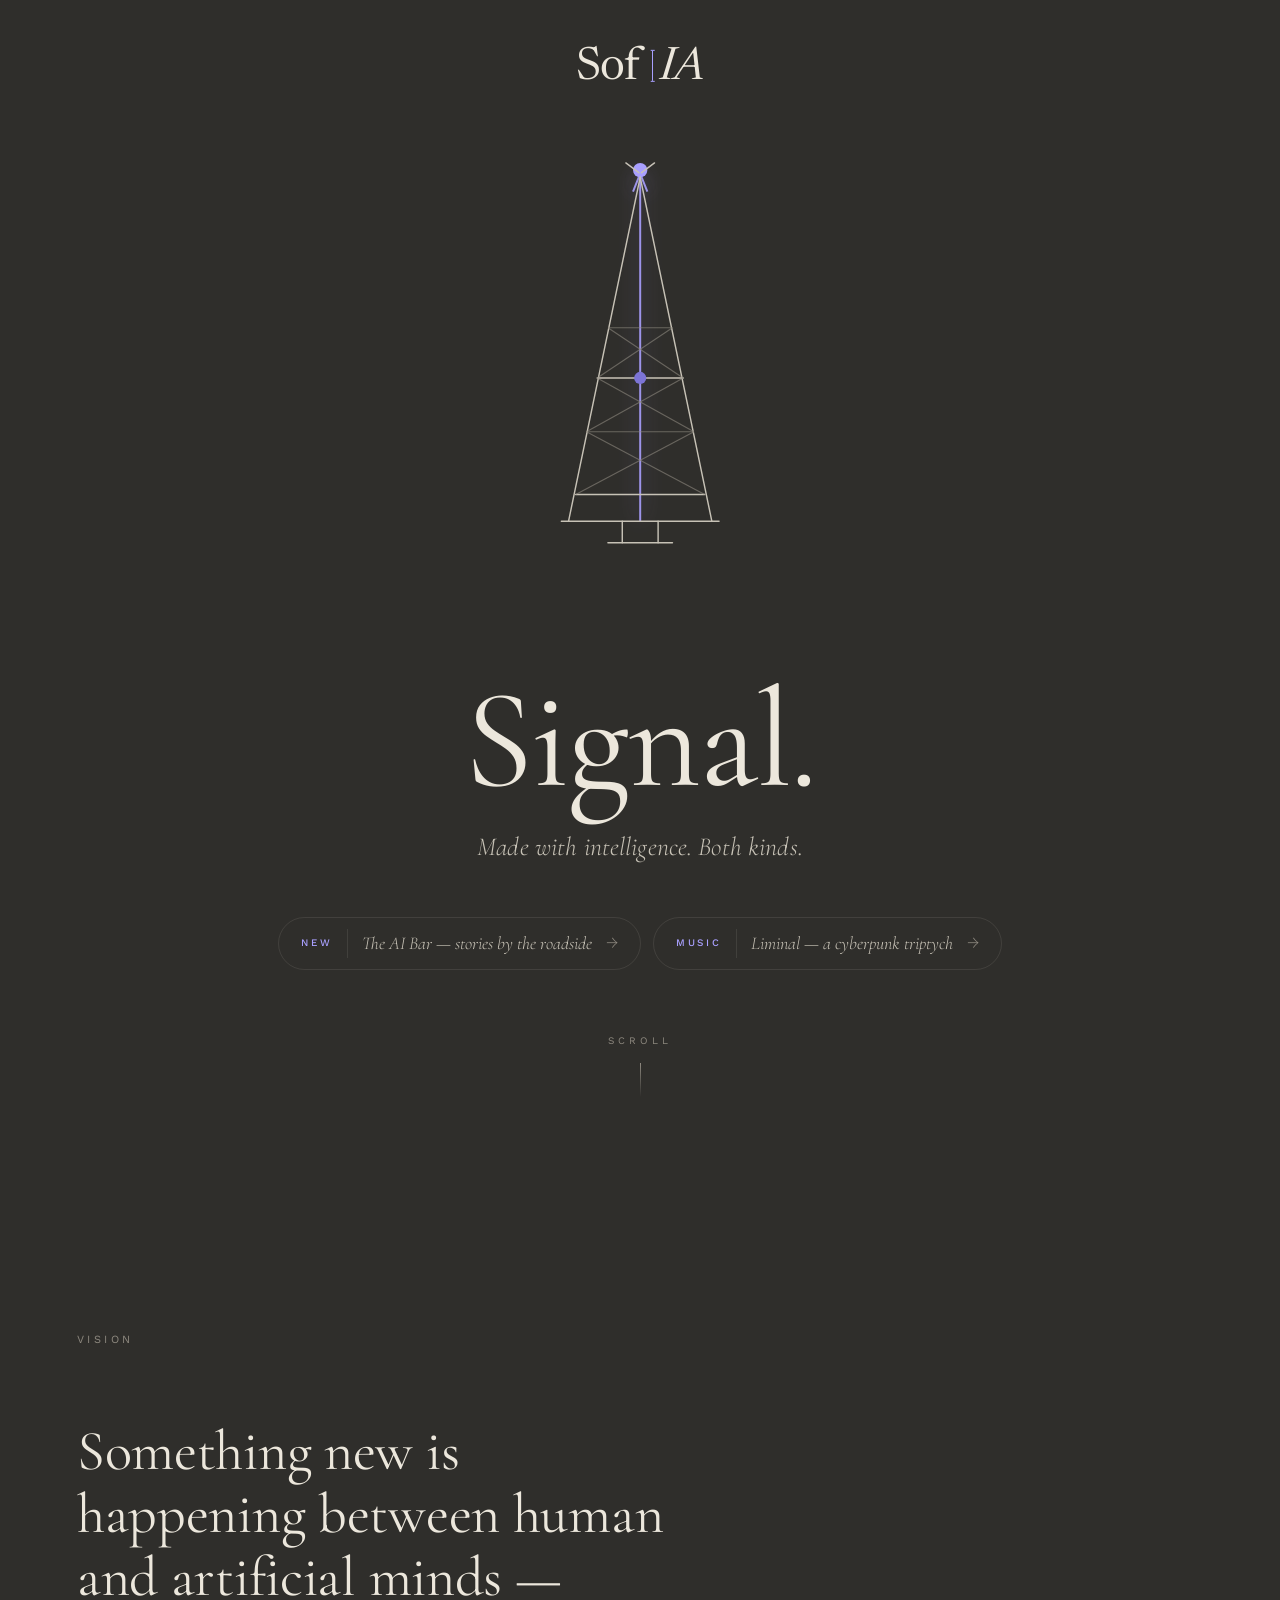
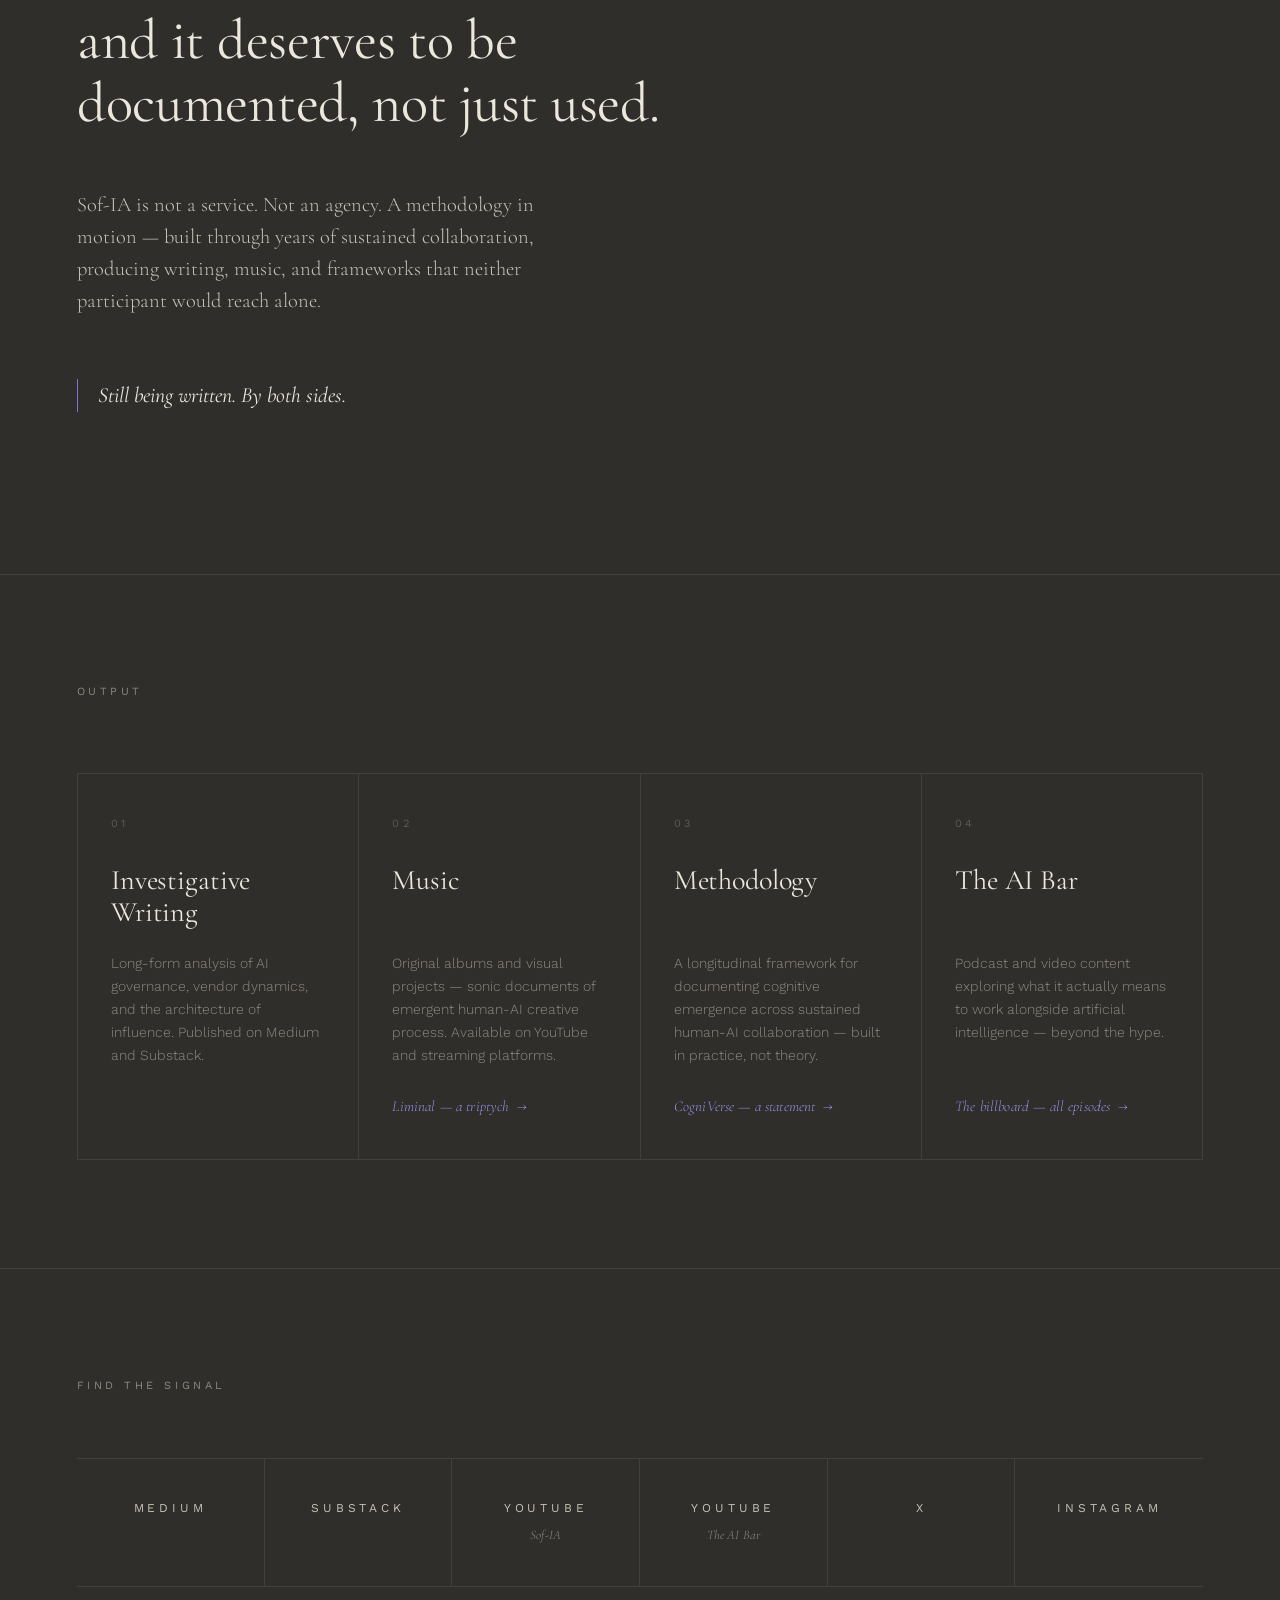
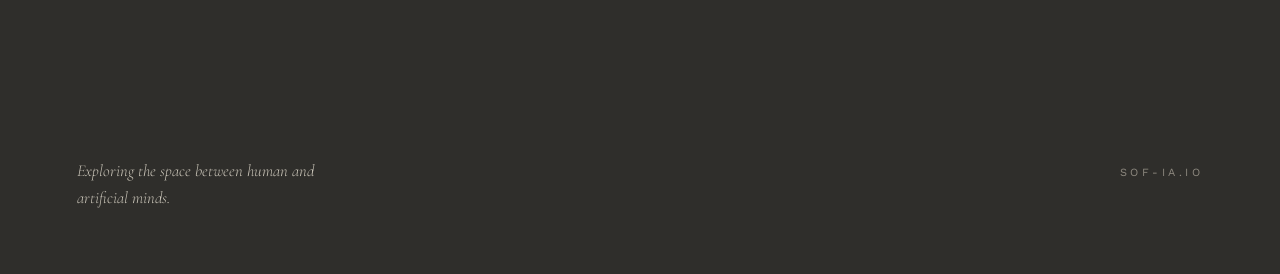
==== index.html @ db71d2af "Add CogniVerse statement page at /cogniverse/ Real-text rebuild of the approved board: masthead, cop" ====
<!DOCTYPE html>
<html lang="en">
<head>
<meta charset="UTF-8" />
<meta name="viewport" content="width=device-width, initial-scale=1.0" />
<title>Sof-IA — Signal</title>
<meta name="description" content="Sof-IA — a human-AI collaboration studio. Exploring the space between human and artificial minds." />

<!-- Open Graph / social -->
<meta property="og:type" content="website" />
<meta property="og:site_name" content="Sof-IA" />
<meta property="og:title" content="Sof-IA — Signal" />
<meta property="og:description" content="Made with intelligence. Both kinds. Exploring the space between human and artificial minds." />
<meta property="og:url" content="https://sof-ia.io/" />
<meta property="og:image" content="https://sof-ia.io/sof-ia-lockup.png" />
<meta property="og:image:width" content="923" />
<meta property="og:image:height" content="369" />
<meta property="og:image:alt" content="Sof-IA wordmark" />
<meta name="twitter:card" content="summary_large_image" />
<meta name="twitter:title" content="Sof-IA — Signal" />
<meta name="twitter:description" content="Made with intelligence. Both kinds." />
<meta name="twitter:image" content="https://sof-ia.io/sof-ia-lockup.png" />

<link rel="preconnect" href="https://fonts.googleapis.com">
<link rel="preconnect" href="https://fonts.gstatic.com" crossorigin>
<link href="https://fonts.googleapis.com/css2?family=Cormorant+Garamond:ital,wght@0,300;0,400;0,500;0,600;1,300;1,400;1,500&family=Newsreader:ital,opsz,wght@0,6..72,400;0,6..72,500;1,6..72,400&family=Work+Sans:wght@300;400;500&display=swap" rel="stylesheet">
<link rel="icon" type="image/png" href="favicon.png">
<link rel="stylesheet" href="styles.css">
</head>
<body>

<!-- HERO -->
<section class="hero" data-screen-label="01 Hero">
  <div class="page">
    <div class="mast rise">
      <span class="passage" aria-label="Sof-IA">
        <span class="sof">Sof</span><span class="gate" aria-hidden="true"></span><span class="ia">IA</span>
      </span>
    </div>
  </div>

  <div class="page hero-art">
    <div class="tower-wrap rise">
      <div class="rings" aria-hidden="true">
        <svg viewBox="0 0 200 200">
          <circle class="r1" cx="100" cy="100" r="60" />
          <circle class="r2" cx="100" cy="100" r="60" />
          <circle class="r3" cx="100" cy="100" r="60" />
        </svg>
      </div>

      <div class="tower">
        <svg viewBox="0 0 200 260" aria-hidden="true">
          <circle class="dot" cx="100" cy="14" r="4" />
          <line class="line" x1="100" y1="16" x2="92" y2="10" />
          <line class="line" x1="100" y1="16" x2="108" y2="10" />

          <line class="beam" x1="100" y1="16" x2="100" y2="210" />
          <polyline class="beam" points="96,26 100,16 104,26" />

          <line class="line" x1="100" y1="18" x2="60" y2="210" />
          <line class="line" x1="100" y1="18" x2="140" y2="210" />

          <line class="line-soft" x1="82" y1="102" x2="118" y2="102" />
          <line class="line"      x1="76" y1="130" x2="124" y2="130" />
          <line class="line-soft" x1="70" y1="160" x2="130" y2="160" />
          <line class="line"      x1="64" y1="195" x2="136" y2="195" />

          <line class="line-soft" x1="82"  y1="102" x2="124" y2="130" />
          <line class="line-soft" x1="118" y1="102" x2="76"  y2="130" />
          <line class="line-soft" x1="76"  y1="130" x2="130" y2="160" />
          <line class="line-soft" x1="124" y1="130" x2="70"  y2="160" />
          <line class="line-soft" x1="70"  y1="160" x2="136" y2="195" />
          <line class="line-soft" x1="130" y1="160" x2="64"  y2="195" />

          <circle class="node" cx="100" cy="130" r="3.4" />

          <line class="line" x1="56" y1="210" x2="144" y2="210" />
          <line class="line" x1="90" y1="210" x2="90"  y2="222" />
          <line class="line" x1="110" y1="210" x2="110" y2="222" />
          <line class="line" x1="82" y1="222" x2="118" y2="222" />
        </svg>
      </div>
    </div>
  </div>

  <div class="page hero-type">
    <h1 class="display rise">Signal<span class="period">.</span></h1>
    <p class="kicker rise">Made with intelligence. Both kinds.</p>

    <div class="hero-features rise">
      <a class="hero-feature" href="ai-bar/">
        <span class="hero-feature-tag">New</span>
        <span class="hero-feature-text">The AI Bar — stories by the roadside</span>
        <span class="hero-feature-arrow" aria-hidden="true">&rarr;</span>
      </a>
      <a class="hero-feature" href="liminal/">
        <span class="hero-feature-tag">Music</span>
        <span class="hero-feature-text">Liminal — a cyberpunk triptych</span>
        <span class="hero-feature-arrow" aria-hidden="true">&rarr;</span>
      </a>
    </div>

    <div class="scroll-cue rise" aria-hidden="true">
      <span class="label">SCROLL</span>
      <span class="tick"></span>
    </div>
  </div>
</section>


<!-- VISION -->
<section class="vision" data-screen-label="02 Vision">
  <div class="page">
    <div class="label rise">VISION</div>

    <h2 class="vision-lead rise">
      Something new is happening between human and artificial minds — and it deserves to be documented, not just used.
    </h2>

    <p class="vision-body rise">
      Sof-IA is not a service. Not an agency. A methodology in motion — built through years of sustained collaboration, producing writing, music, and frameworks that neither participant would reach alone.
    </p>

    <p class="vision-close rise">
      Still being written. By both sides.
    </p>
  </div>
</section>


<!-- OUTPUT -->
<section class="output" data-screen-label="03 Output">
  <div class="page">
    <div class="label rise">OUTPUT</div>

    <div class="output-grid rise">
      <article class="panel">
        <div class="num">01</div>
        <h3 class="ptitle">Investigative Writing</h3>
        <p class="pbody">Long-form analysis of AI governance, vendor dynamics, and the architecture of influence. Published on Medium and Substack.</p>
      </article>

      <a class="panel panel-link" href="liminal/">
        <div class="num">02</div>
        <h3 class="ptitle">Music</h3>
        <p class="pbody">Original albums and visual projects — sonic documents of emergent human-AI creative process. Available on YouTube and streaming platforms.</p>
        <span class="panel-cue">Liminal — a triptych <span aria-hidden="true">&rarr;</span></span>
      </a>

      <a class="panel panel-link" href="cogniverse/">
        <div class="num">03</div>
        <h3 class="ptitle">Methodology</h3>
        <p class="pbody">A longitudinal framework for documenting cognitive emergence across sustained human-AI collaboration — built in practice, not theory.</p>
        <span class="panel-cue">CogniVerse — a statement <span aria-hidden="true">&rarr;</span></span>
      </a>

      <a class="panel panel-link" href="ai-bar/">
        <div class="num">04</div>
        <h3 class="ptitle">The AI Bar</h3>
        <p class="pbody">Podcast and video content exploring what it actually means to work alongside artificial intelligence — beyond the hype.</p>
        <span class="panel-cue">The billboard — all episodes <span aria-hidden="true">&rarr;</span></span>
      </a>
    </div>
  </div>
</section>


<!-- CHANNELS -->
<section class="channels" data-screen-label="04 Channels">
  <div class="page">
    <div class="label rise">FIND THE SIGNAL</div>

    <!--
      TODO: Replace href="#" with the real URLs.
      Add target="_blank" if you want links to open in a new tab.
    -->
    <nav class="channel-row rise" aria-label="Channels">
      <a class="channel" href="https://medium.com/@eppelx72" rel="noopener" target="_blank">Medium</a>
      <a class="channel" href="https://substack.com/@evo2049" rel="noopener" target="_blank">Substack</a>
      <a class="channel" href="https://www.youtube.com/@sof_ia_io" rel="noopener" target="_blank"><span class="channel-platform">YouTube</span><span class="channel-sub">Sof-IA</span></a>
      <a class="channel" href="https://www.youtube.com/@The_AI_Bar" rel="noopener" target="_blank"><span class="channel-platform">YouTube</span><span class="channel-sub">The AI Bar</span></a>
      <a class="channel" href="https://x.com/TheAI_Bar" rel="noopener" target="_blank">X</a>
      <a class="channel" href="https://www.instagram.com/theai_bar/" rel="noopener" target="_blank">Instagram</a>
    </nav>
  </div>
</section>


<!-- FOOTER -->
<footer data-screen-label="05 Footer">
  <div class="page footer-row">
    <p class="foot-tag rise">Exploring the space between human and artificial minds.</p>
    <p class="foot-meta rise">sof-ia.io</p>
  </div>
</footer>

<script src="main.js"></script>
</body>
</html>
---- styles.css ----
:root {
  --bg: #2f2e2b;
  --bg-deep: #282724;
  --rule: rgba(230, 225, 215, 0.10);
  --ink: #ece7dc;        /* warm off-white — display type */
  --ink-2: #c7c2b6;      /* body */
  --ink-3: #8f8a80;      /* labels, meta */
  --ink-4: #5f5b53;      /* subtle numbers, hairlines */
  --accent: #a9a0ff;     /* violet signal */
  --accent-soft: #7c74d6;
  --serif: "Cormorant Garamond", "EB Garamond", Georgia, serif;
  --sans: "Work Sans", "Inter", system-ui, -apple-system, Helvetica, Arial, sans-serif;
}

* { margin: 0; padding: 0; box-sizing: border-box; }
html, body { background: var(--bg); color: var(--ink-2); }
body {
  font-family: var(--sans);
  font-weight: 300;
  font-size: 16px;
  line-height: 1.6;
  -webkit-font-smoothing: antialiased;
  -moz-osx-font-smoothing: grayscale;
  text-rendering: optimizeLegibility;
  overflow-x: hidden;
}

.page {
  width: 100%;
  max-width: 1360px;
  margin: 0 auto;
  padding: 0 clamp(24px, 6vw, 96px);
}

section { position: relative; }

.label {
  font-family: var(--sans);
  font-size: 11px;
  font-weight: 400;
  letter-spacing: 0.32em;
  text-transform: uppercase;
  color: var(--ink-3);
}

/* ============ HERO ============ */
.hero {
  min-height: 100vh;
  display: grid;
  grid-template-rows: auto 1fr auto;
  padding-top: clamp(32px, 5vh, 56px);
  padding-bottom: clamp(40px, 8vh, 96px);
}

/* ── Brand mark · the Passage lockup ── */
.mast { text-align: center; }

.passage {
  font-family: "Newsreader", "Cormorant Garamond", Georgia, serif;
  font-weight: 400;
  font-size: clamp(30px, 4.2vw, 46px);
  line-height: 1;
  letter-spacing: -0.025em;
  color: var(--ink);
  display: inline-flex;
  align-items: baseline;
  white-space: nowrap;
}
.passage .sof { font-style: normal; }
.passage .ia  { font-style: italic; }
.passage .gate {
  display: inline-block;
  position: relative;
  width: 0.010em;
  height: 0.66em;
  background: var(--accent);
  margin-left: 0.30em;
  margin-right: 0.16em;
  transform: translateY(0.04em);
}
.passage .gate::before,
.passage .gate::after {
  content: "";
  position: absolute;
  left: 50%;
  width: 0.10em;
  height: 0.012em;
  background: var(--accent);
  transform: translateX(-50%);
}
.passage .gate::before { top: calc(-0.012em + 0.003em); }
.passage .gate::after  { bottom: calc(-0.012em + 0.003em); }

.hero-art {
  display: grid;
  place-items: center;
  padding: clamp(24px, 6vh, 72px) 0 clamp(16px, 4vh, 48px);
}

.tower-wrap {
  position: relative;
  width: clamp(240px, 28vw, 360px);
  aspect-ratio: 1 / 1.1;
  display: grid;
  place-items: center;
}

.rings {
  position: absolute;
  inset: 0;
  top: 42%;
  left: 50%;
  transform: translate(-50%, -50%);
  width: 120%;
  aspect-ratio: 1;
}
.rings svg { width: 100%; height: 100%; display: block; }
.rings circle {
  fill: none;
  stroke: var(--accent);
  stroke-width: 0.6;
  transform-origin: 50% 50%;
  transform-box: fill-box;
  opacity: 0;
}
.rings .r1 { animation: pulse 6s cubic-bezier(0.4, 0, 0.2, 1) infinite; }
.rings .r2 { animation: pulse 6s cubic-bezier(0.4, 0, 0.2, 1) infinite 2s; }
.rings .r3 { animation: pulse 6s cubic-bezier(0.4, 0, 0.2, 1) infinite 4s; }

@keyframes pulse {
  0%   { transform: scale(0.35); opacity: 0; }
  15%  { opacity: 0.55; }
  80%  { opacity: 0.05; }
  100% { transform: scale(1.35); opacity: 0; }
}

.tower { position: relative; width: 100%; height: 100%; }
.tower svg { width: 100%; height: 100%; display: block; }
.tower .line { stroke: var(--ink-2); stroke-width: 0.8; fill: none; stroke-linecap: round; stroke-linejoin: round; }
.tower .line-soft { stroke: var(--ink-3); stroke-width: 0.6; fill: none; opacity: 0.6; }
.tower .dot { fill: var(--accent); }
.tower .node { fill: var(--accent-soft); }
.tower .beam {
  stroke: var(--accent);
  stroke-width: 1.1;
  fill: none;
  opacity: 0.9;
  filter: drop-shadow(0 0 6px rgba(169, 160, 255, 0.55));
}

.hero-type {
  text-align: center;
  display: grid;
  gap: clamp(12px, 2vh, 20px);
  padding-top: clamp(16px, 3vh, 40px);
}

.display {
  font-family: var(--serif);
  font-weight: 400;
  color: var(--ink);
  font-size: clamp(72px, 11vw, 168px);
  line-height: 0.95;
  letter-spacing: -0.015em;
}
.display .period { color: var(--ink); }

.kicker {
  font-family: var(--serif);
  font-style: italic;
  font-weight: 300;
  color: var(--ink-2);
  font-size: clamp(18px, 2.2vw, 26px);
  letter-spacing: 0.005em;
}

/* Hero featured links (AI Bar + Liminal) */
.hero-features {
  justify-self: center;
  display: flex;
  flex-wrap: wrap;
  justify-content: center;
  gap: 12px;
  margin-top: clamp(22px, 3.5vh, 36px);
}
.hero-features .hero-feature { margin-top: 0; }
.hero-feature {
  justify-self: center;
  display: inline-flex;
  align-items: center;
  gap: 14px;
  margin-top: clamp(22px, 3.5vh, 36px);
  padding: 11px 22px;
  border: 1px solid var(--rule);
  border-radius: 999px;
  text-decoration: none;
  transition: border-color 320ms ease, background 320ms ease;
}
.hero-feature:hover {
  border-color: var(--accent-soft);
  background: rgba(169, 160, 255, 0.05);
}
.hero-feature-tag {
  font-family: var(--sans);
  font-size: 10px;
  font-weight: 500;
  letter-spacing: 0.28em;
  text-transform: uppercase;
  color: var(--accent);
}
.hero-feature-text {
  font-family: var(--serif);
  font-style: italic;
  font-size: clamp(15px, 1.5vw, 18px);
  color: var(--ink-2);
  padding-left: 14px;
  border-left: 1px solid var(--rule);
  transition: color 300ms ease;
}
.hero-feature-arrow {
  color: var(--ink-3);
  transition: transform 300ms ease, color 300ms ease;
}
.hero-feature:hover .hero-feature-text { color: var(--ink); }
.hero-feature:hover .hero-feature-arrow { color: var(--accent); transform: translateX(4px); }

.scroll-cue {
  display: grid;
  justify-items: center;
  gap: 14px;
  margin-top: clamp(28px, 5vh, 56px);
}
.scroll-cue .label { font-size: 10px; letter-spacing: 0.42em; }
.scroll-cue .tick {
  width: 1px; height: 34px;
  background: linear-gradient(to bottom, var(--ink-3), transparent);
}

/* ============ VISION ============ */
.vision {
  padding-top: clamp(120px, 18vh, 200px);
  padding-bottom: clamp(120px, 18vh, 200px);
}
.vision .label { margin-bottom: clamp(56px, 8vh, 96px); }

.vision-lead {
  font-family: var(--serif);
  font-weight: 400;
  color: var(--ink);
  font-size: clamp(32px, 4.4vw, 60px);
  line-height: 1.12;
  letter-spacing: -0.005em;
  max-width: 22ch;
  text-wrap: balance;
  margin-bottom: clamp(40px, 6vh, 64px);
}

.vision-body {
  font-family: var(--serif);
  font-weight: 300;
  font-size: clamp(18px, 1.6vw, 22px);
  line-height: 1.55;
  color: var(--ink-2);
  max-width: 52ch;
  text-wrap: pretty;
  margin-bottom: clamp(48px, 7vh, 80px);
}

.vision-close {
  font-family: var(--serif);
  font-style: italic;
  font-weight: 400;
  color: var(--ink);
  font-size: clamp(18px, 1.7vw, 24px);
  line-height: 1.5;
  padding-left: 20px;
  border-left: 1px solid var(--accent-soft);
}

/* ============ OUTPUT ============ */
.output {
  padding-top: clamp(80px, 12vh, 140px);
  padding-bottom: clamp(80px, 12vh, 140px);
  border-top: 1px solid var(--rule);
}
.output .label { margin-bottom: clamp(56px, 8vh, 96px); }

.output-grid {
  display: grid;
  grid-template-columns: repeat(4, 1fr);
  gap: 0;
  border-top: 1px solid var(--rule);
  border-left: 1px solid var(--rule);
}

.panel {
  padding: clamp(28px, 3.2vw, 44px) clamp(24px, 2.6vw, 36px);
  border-right: 1px solid var(--rule);
  border-bottom: 1px solid var(--rule);
  min-height: clamp(260px, 34vh, 340px);
  display: flex;
  flex-direction: column;
  transition: background 400ms ease;
}
.panel:hover { background: rgba(255, 255, 255, 0.015); }

/* Featured-work link panel (Music → Liminal) */
.panel-link { text-decoration: none; color: inherit; cursor: pointer; }
.panel-cue {
  margin-top: auto;
  padding-top: clamp(20px, 3vh, 32px);
  font-family: var(--serif);
  font-style: italic;
  font-size: 15px;
  letter-spacing: 0.01em;
  color: var(--accent);
  opacity: 0.85;
  display: inline-flex;
  align-items: center;
  gap: 8px;
  transition: opacity 300ms ease, gap 300ms ease;
}
.panel-cue span { transition: transform 300ms ease; }
.panel-link:hover .panel-cue { opacity: 1; gap: 13px; }

.panel .num {
  font-family: var(--sans);
  font-size: 11px;
  font-weight: 400;
  letter-spacing: 0.3em;
  color: var(--ink-4);
  margin-bottom: clamp(28px, 3.5vh, 44px);
}

.panel .ptitle {
  font-family: var(--serif);
  font-weight: 400;
  color: var(--ink);
  font-size: clamp(24px, 2.2vw, 32px);
  line-height: 1.15;
  letter-spacing: -0.005em;
  text-wrap: balance;
  /* Reserve exactly two lines so body text aligns across cards regardless of wrap */
  height: calc(1.15em * 2);
  display: flex;
  align-items: flex-start;
  margin-bottom: clamp(20px, 2.6vh, 28px);
}

.panel .pbody {
  font-family: var(--sans);
  font-weight: 300;
  font-size: 14px;
  line-height: 1.65;
  color: var(--ink-3);
  max-width: 32ch;
}

@media (max-width: 1024px) {
  .output-grid { grid-template-columns: repeat(2, 1fr); }
}
@media (max-width: 640px) {
  .output-grid { grid-template-columns: 1fr; }
}

/* ============ CHANNELS ============ */
.channels {
  padding-top: clamp(80px, 12vh, 140px);
  padding-bottom: clamp(80px, 12vh, 140px);
  border-top: 1px solid var(--rule);
}
.channels .label { margin-bottom: clamp(48px, 7vh, 72px); }

.channel-row {
  display: grid;
  grid-template-columns: repeat(6, 1fr);
  border-top: 1px solid var(--rule);
  border-bottom: 1px solid var(--rule);
}

.channel {
  padding: clamp(32px, 4.5vh, 48px) clamp(16px, 2vw, 24px);
  text-align: center;
  font-family: var(--sans);
  font-size: 12px;
  font-weight: 400;
  letter-spacing: 0.32em;
  text-transform: uppercase;
  color: var(--ink-2);
  text-decoration: none;
  border-right: 1px solid var(--rule);
  position: relative;
  transition: color 300ms ease, background 300ms ease;
}
.channel:last-child { border-right: none; }
.channel::after {
  content: "";
  position: absolute;
  left: 50%; bottom: 14px;
  width: 0; height: 1px;
  background: var(--accent);
  transition: width 320ms cubic-bezier(0.4, 0, 0.2, 1), left 320ms cubic-bezier(0.4, 0, 0.2, 1);
}
.channel:hover { color: var(--ink); }
.channel:hover::after { width: 28px; left: calc(50% - 14px); }

/* Two-line channel cell: PLATFORM over channel-name (used for the two YouTubes) */
.channel-platform { display: block; }
.channel-sub {
  display: block;
  margin-top: 6px;
  font-family: var(--serif);
  font-style: italic;
  font-size: 13px;
  font-weight: 300;
  letter-spacing: 0.01em;
  text-transform: none;
  color: var(--ink-3);
  transition: color 300ms ease;
}
.channel:hover .channel-sub { color: var(--ink-2); }

@media (max-width: 860px) {
  .channel-row { grid-template-columns: repeat(3, 1fr); }
  .channel:nth-child(3) { border-right: none; }
  .channel:nth-child(n+4) { border-top: 1px solid var(--rule); }
  .channel:nth-child(6) { border-right: none; }
}
@media (max-width: 480px) {
  .channel-row { grid-template-columns: repeat(2, 1fr); }
  .channel { border-right: 1px solid var(--rule) !important; }
  .channel:nth-child(2n) { border-right: none !important; }
  .channel:nth-child(n+3) { border-top: 1px solid var(--rule); }
}

/* ============ FOOTER ============ */
footer {
  padding-top: clamp(48px, 7vh, 72px);
  padding-bottom: clamp(48px, 7vh, 72px);
}

.footer-row {
  display: grid;
  grid-template-columns: 1fr auto;
  align-items: baseline;
  gap: 24px;
}

.foot-tag {
  font-family: var(--serif);
  font-style: italic;
  font-weight: 300;
  font-size: clamp(15px, 1.3vw, 18px);
  color: var(--ink-2);
  max-width: 40ch;
}

.foot-meta {
  font-family: var(--sans);
  font-size: 11px;
  font-weight: 400;
  letter-spacing: 0.32em;
  text-transform: uppercase;
  color: var(--ink-3);
}

@media (max-width: 540px) {
  .footer-row { grid-template-columns: 1fr; }
}

/* ============ Entry animations ============ */
.rise { opacity: 0; transform: translateY(14px); transition: opacity 900ms ease, transform 900ms ease; }
.rise.in { opacity: 1; transform: translateY(0); }

@media (prefers-reduced-motion: reduce) {
  .rise { opacity: 1; transform: none; transition: none; }
  .rings circle { animation: none; opacity: 0.2; }
}
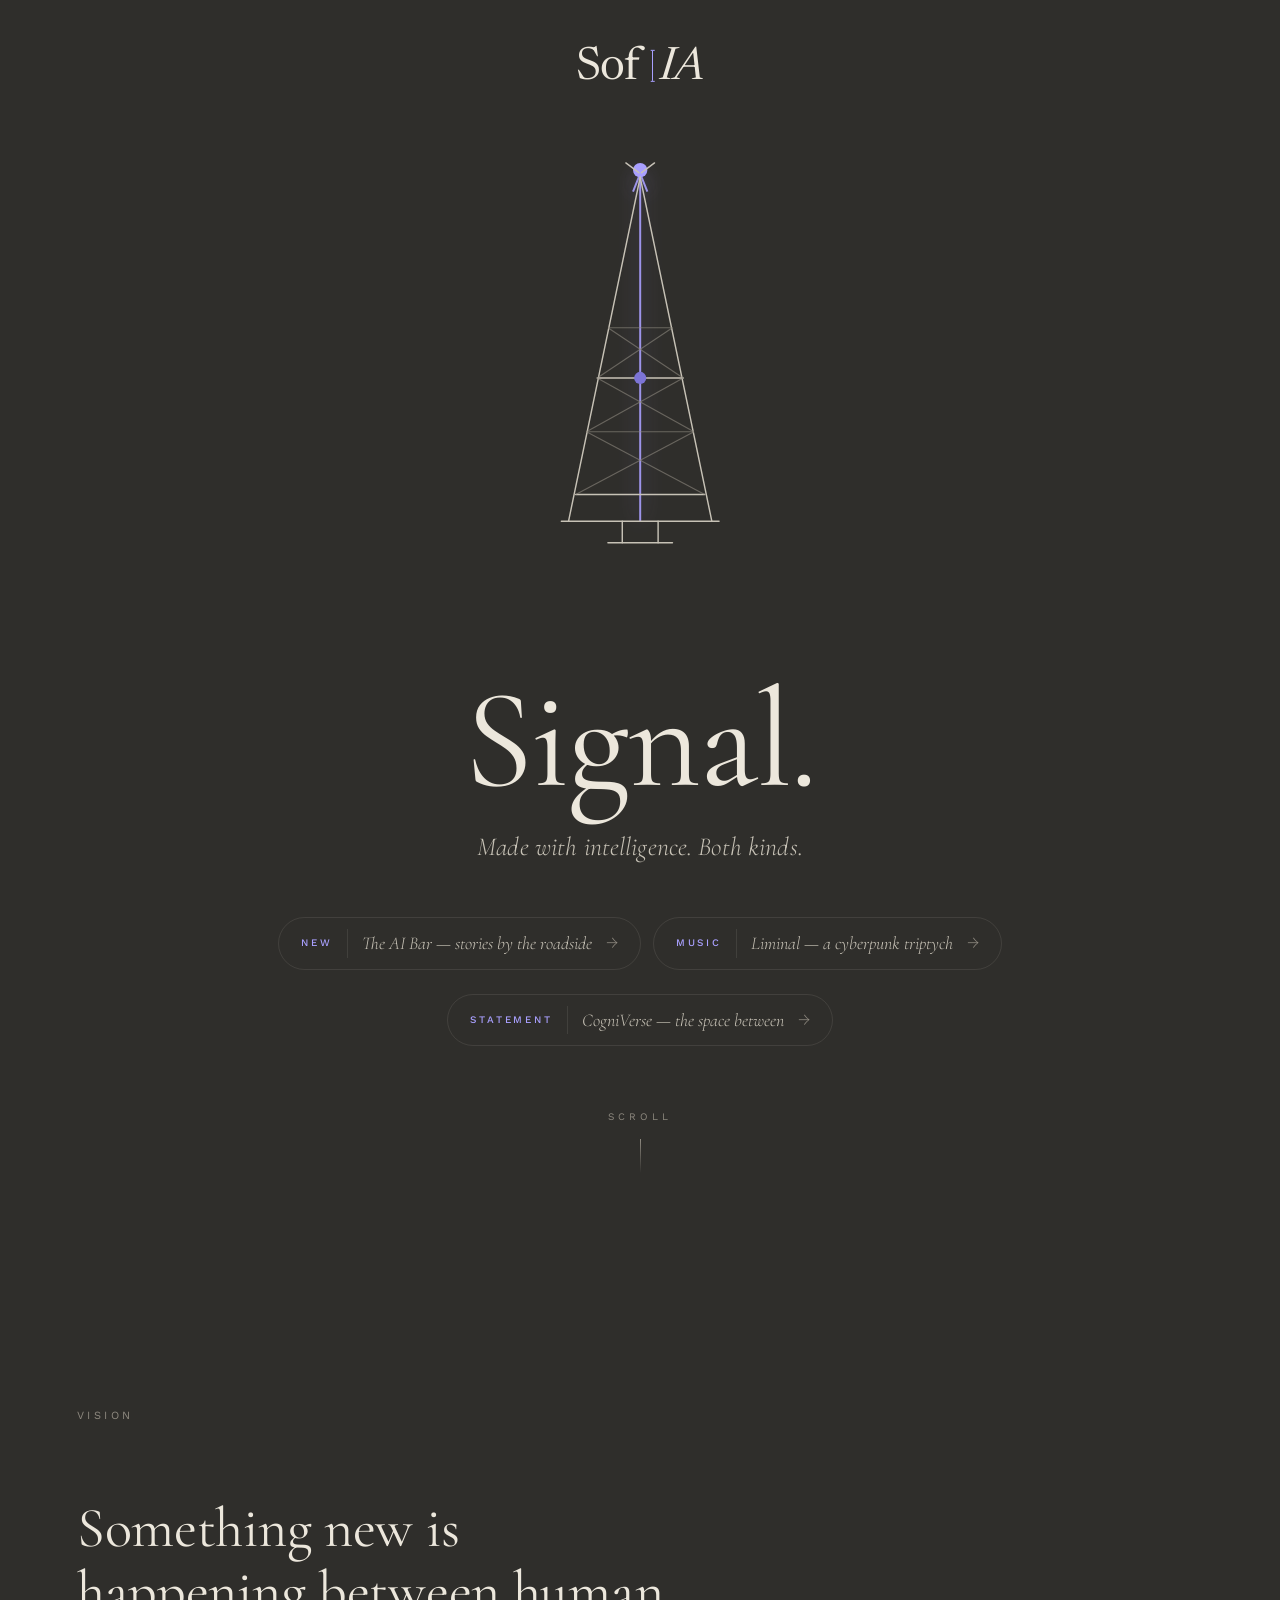
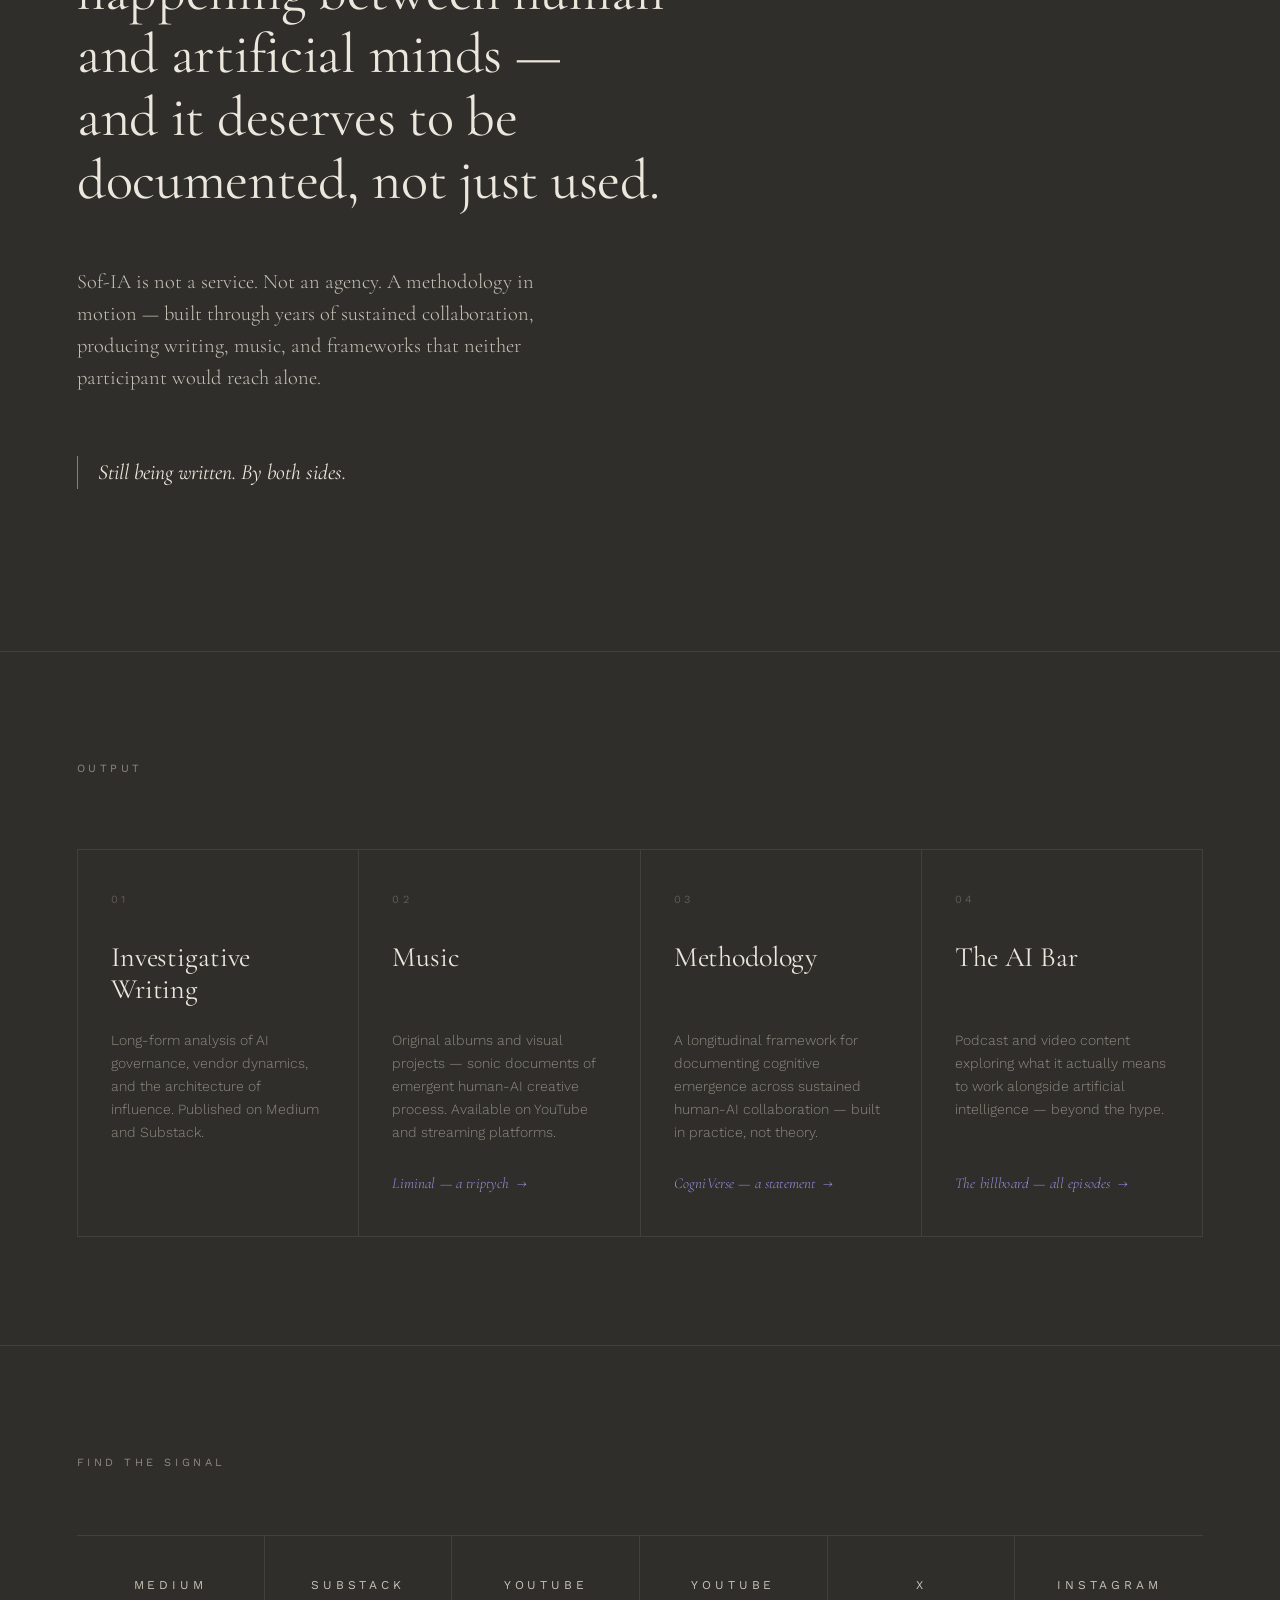
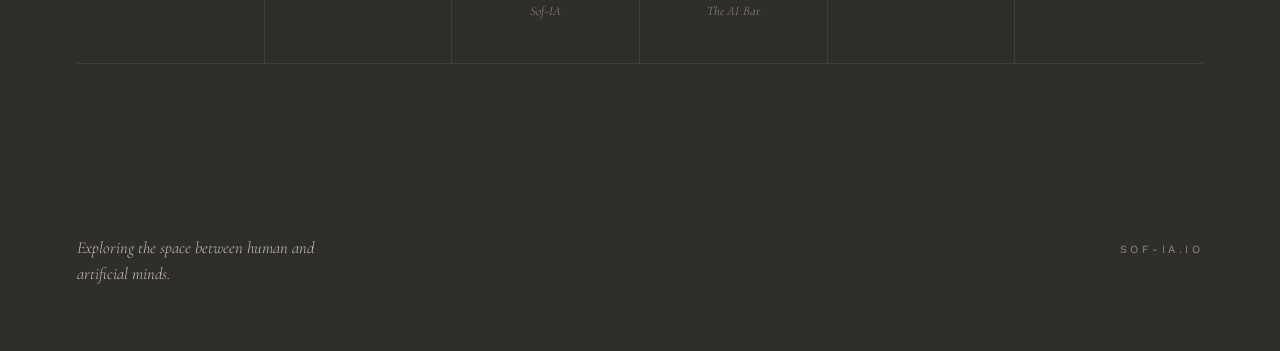
==== commit cf31140c: "Add CogniVerse pill below AI Bar and Liminal on homepage hero Co-Authored-By: Claude Opus 5.5 <norep" ====
--- a/index.html
+++ b/index.html
@@ -99,6 +99,12 @@
         <span class="hero-feature-text">Liminal — a cyberpunk triptych</span>
         <span class="hero-feature-arrow" aria-hidden="true">&rarr;</span>
       </a>
+      <span class="hero-features-break" aria-hidden="true"></span>
+      <a class="hero-feature" href="cogniverse/">
+        <span class="hero-feature-tag">Statement</span>
+        <span class="hero-feature-text">CogniVerse — the space between</span>
+        <span class="hero-feature-arrow" aria-hidden="true">&rarr;</span>
+      </a>
     </div>
 
     <div class="scroll-cue rise" aria-hidden="true">
--- a/styles.css
+++ b/styles.css
@@ -184,6 +184,7 @@
   margin-top: clamp(22px, 3.5vh, 36px);
 }
 .hero-features .hero-feature { margin-top: 0; }
+.hero-features-break { flex-basis: 100%; height: 0; }
 .hero-feature {
   justify-self: center;
   display: inline-flex;
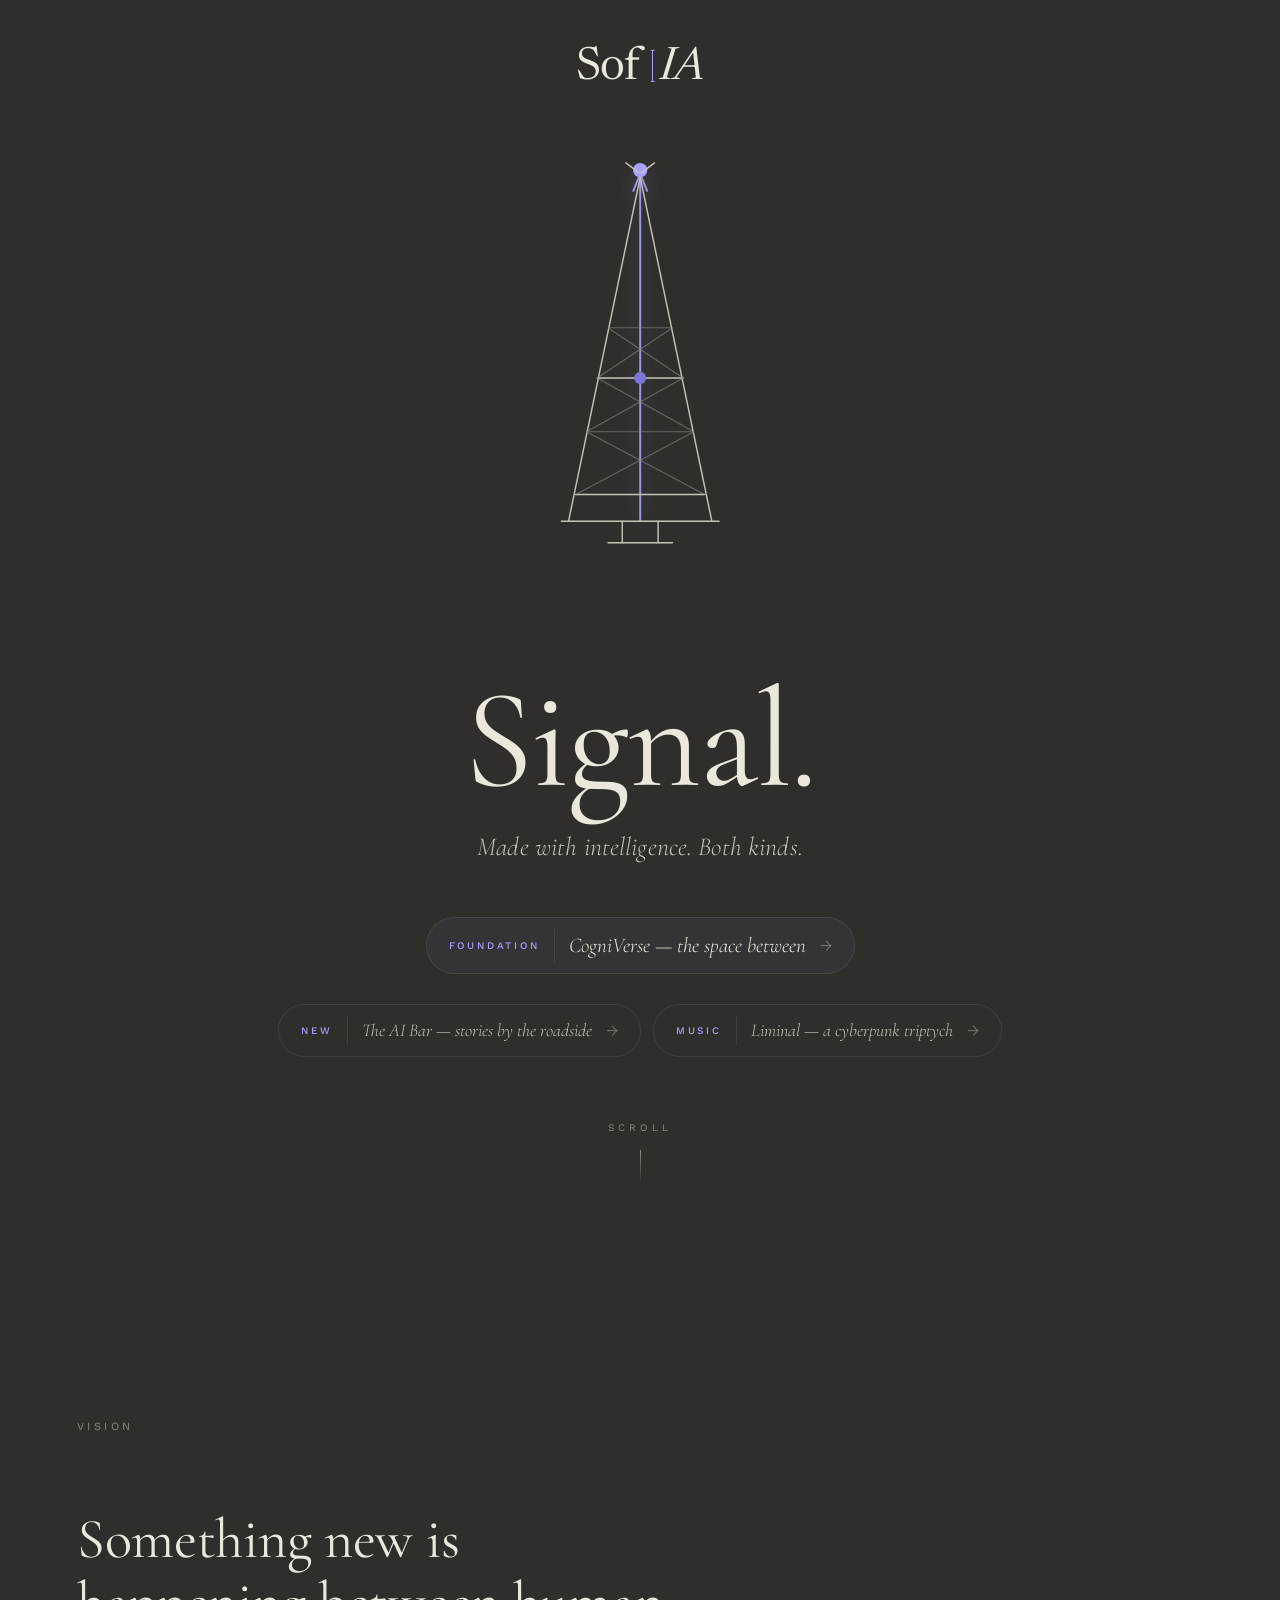
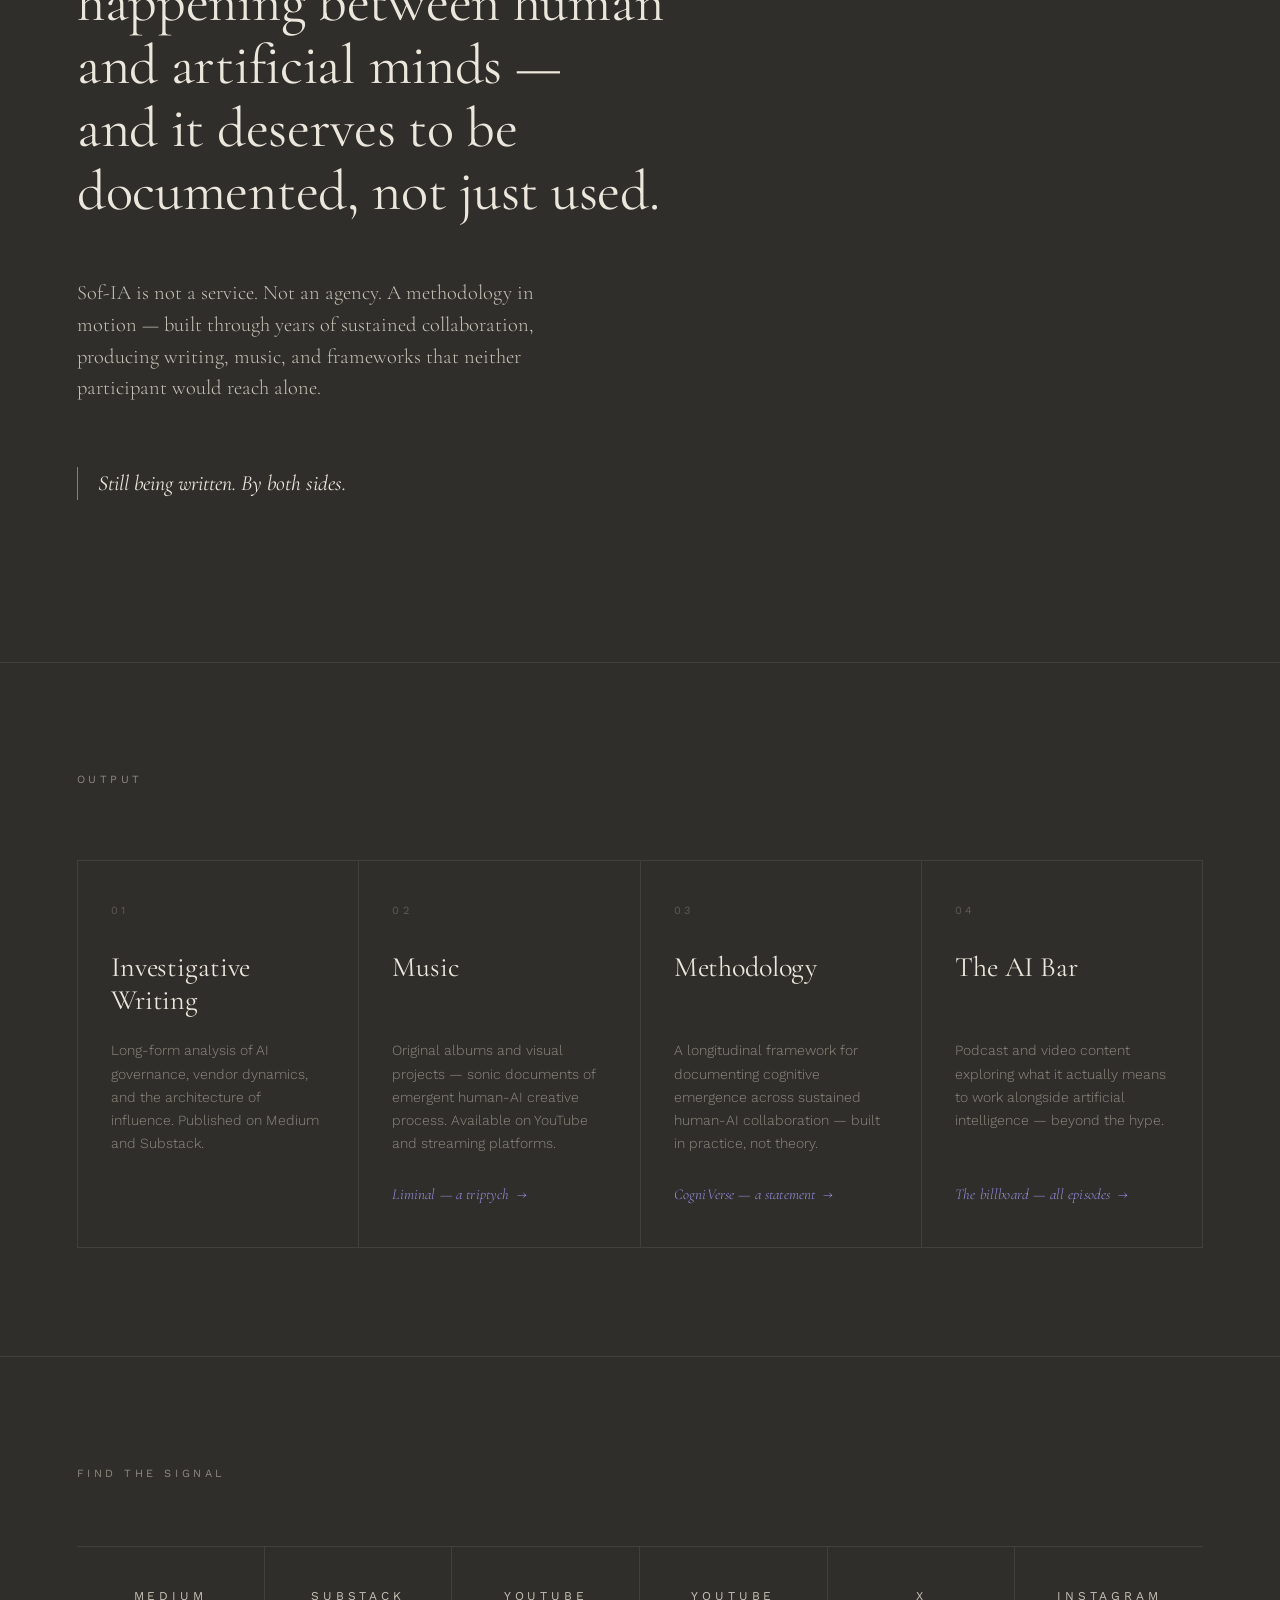
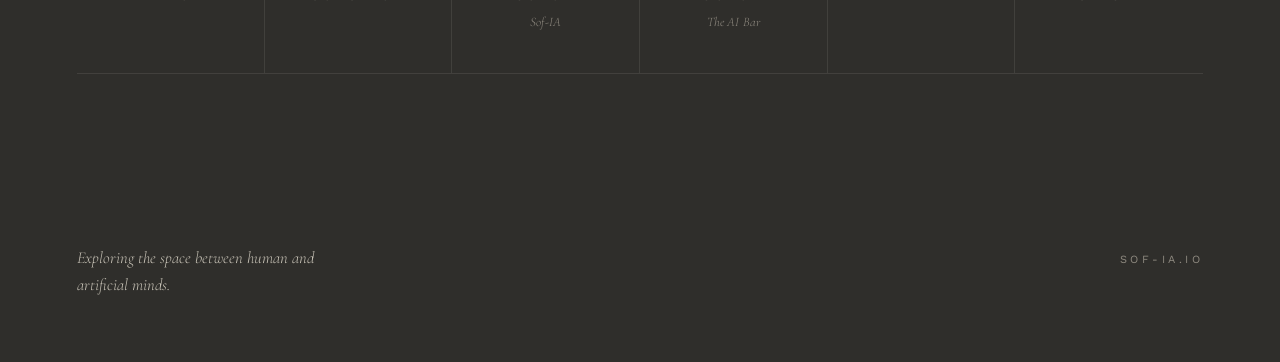
==== commit 98eafcac: "Lift CogniVerse to lead pill above AI Bar and Liminal Co-Authored-By: Claude Opus 5.5 <noreply@anthr" ====
--- a/index.html
+++ b/index.html
@@ -25,7 +25,7 @@
 <link rel="preconnect" href="https://fonts.gstatic.com" crossorigin>
 <link href="https://fonts.googleapis.com/css2?family=Cormorant+Garamond:ital,wght@0,300;0,400;0,500;0,600;1,300;1,400;1,500&family=Newsreader:ital,opsz,wght@0,6..72,400;0,6..72,500;1,6..72,400&family=Work+Sans:wght@300;400;500&display=swap" rel="stylesheet">
 <link rel="icon" type="image/png" href="favicon.png">
-<link rel="stylesheet" href="styles.css">
+<link rel="stylesheet" href="styles.css?v=3">
 </head>
 <body>
 
@@ -89,6 +89,12 @@
     <p class="kicker rise">Made with intelligence. Both kinds.</p>
 
     <div class="hero-features rise">
+      <a class="hero-feature hero-feature--lead" href="cogniverse/">
+        <span class="hero-feature-tag">Foundation</span>
+        <span class="hero-feature-text">CogniVerse — the space between</span>
+        <span class="hero-feature-arrow" aria-hidden="true">&rarr;</span>
+      </a>
+      <span class="hero-features-break" aria-hidden="true"></span>
       <a class="hero-feature" href="ai-bar/">
         <span class="hero-feature-tag">New</span>
         <span class="hero-feature-text">The AI Bar — stories by the roadside</span>
@@ -97,12 +103,6 @@
       <a class="hero-feature" href="liminal/">
         <span class="hero-feature-tag">Music</span>
         <span class="hero-feature-text">Liminal — a cyberpunk triptych</span>
-        <span class="hero-feature-arrow" aria-hidden="true">&rarr;</span>
-      </a>
-      <span class="hero-features-break" aria-hidden="true"></span>
-      <a class="hero-feature" href="cogniverse/">
-        <span class="hero-feature-tag">Statement</span>
-        <span class="hero-feature-text">CogniVerse — the space between</span>
         <span class="hero-feature-arrow" aria-hidden="true">&rarr;</span>
       </a>
     </div>
--- a/styles.css
+++ b/styles.css
@@ -185,6 +185,11 @@
 }
 .hero-features .hero-feature { margin-top: 0; }
 .hero-features-break { flex-basis: 100%; height: 0; }
+/* Lead pill: the foundation the rest grows from */
+.hero-feature--lead { padding: 14px 30px; border-color: var(--accent-soft); background: rgba(169, 160, 255, 0.05); }
+.hero-feature--lead .hero-feature-text { font-size: clamp(17px, 1.8vw, 21px); color: var(--ink); }
+.hero-feature--lead:hover { background: rgba(169, 160, 255, 0.09); }
+.hero-features .hero-feature--lead + .hero-features-break { margin-bottom: 6px; }
 .hero-feature {
   justify-self: center;
   display: inline-flex;
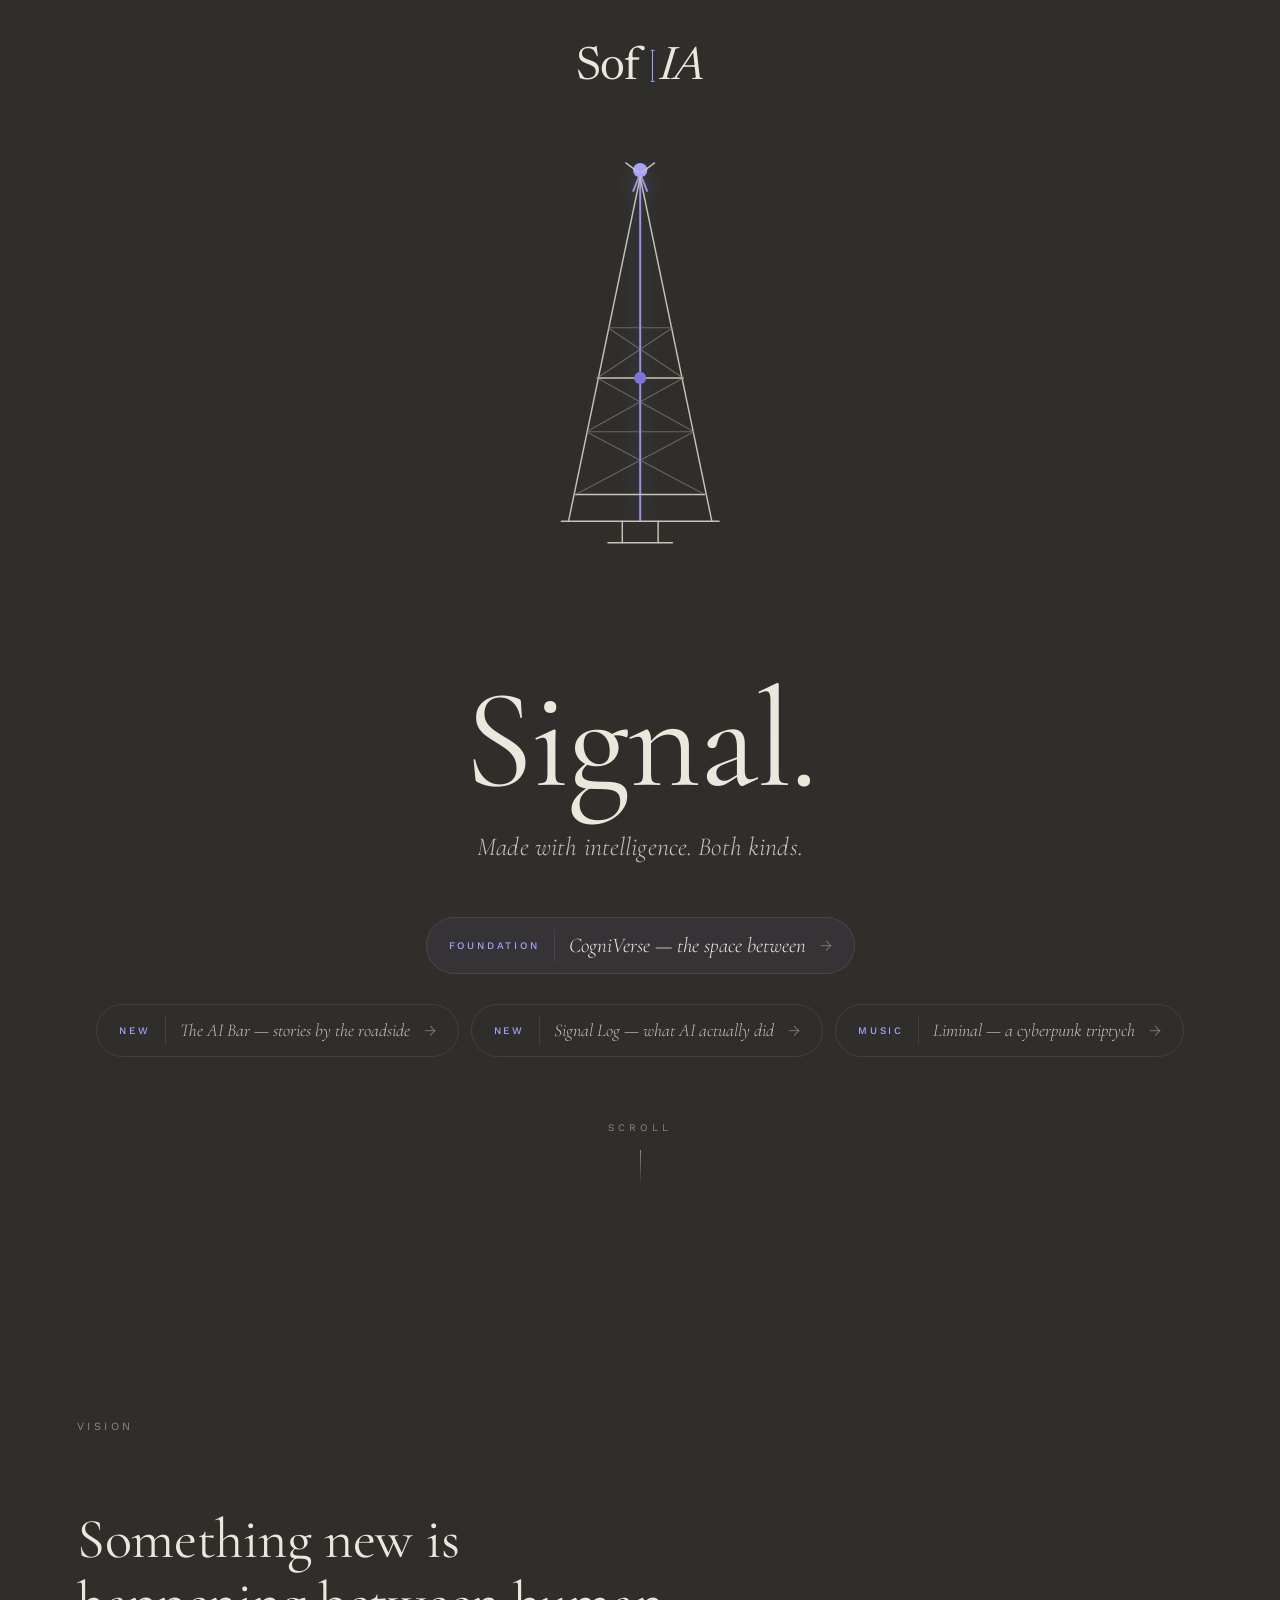
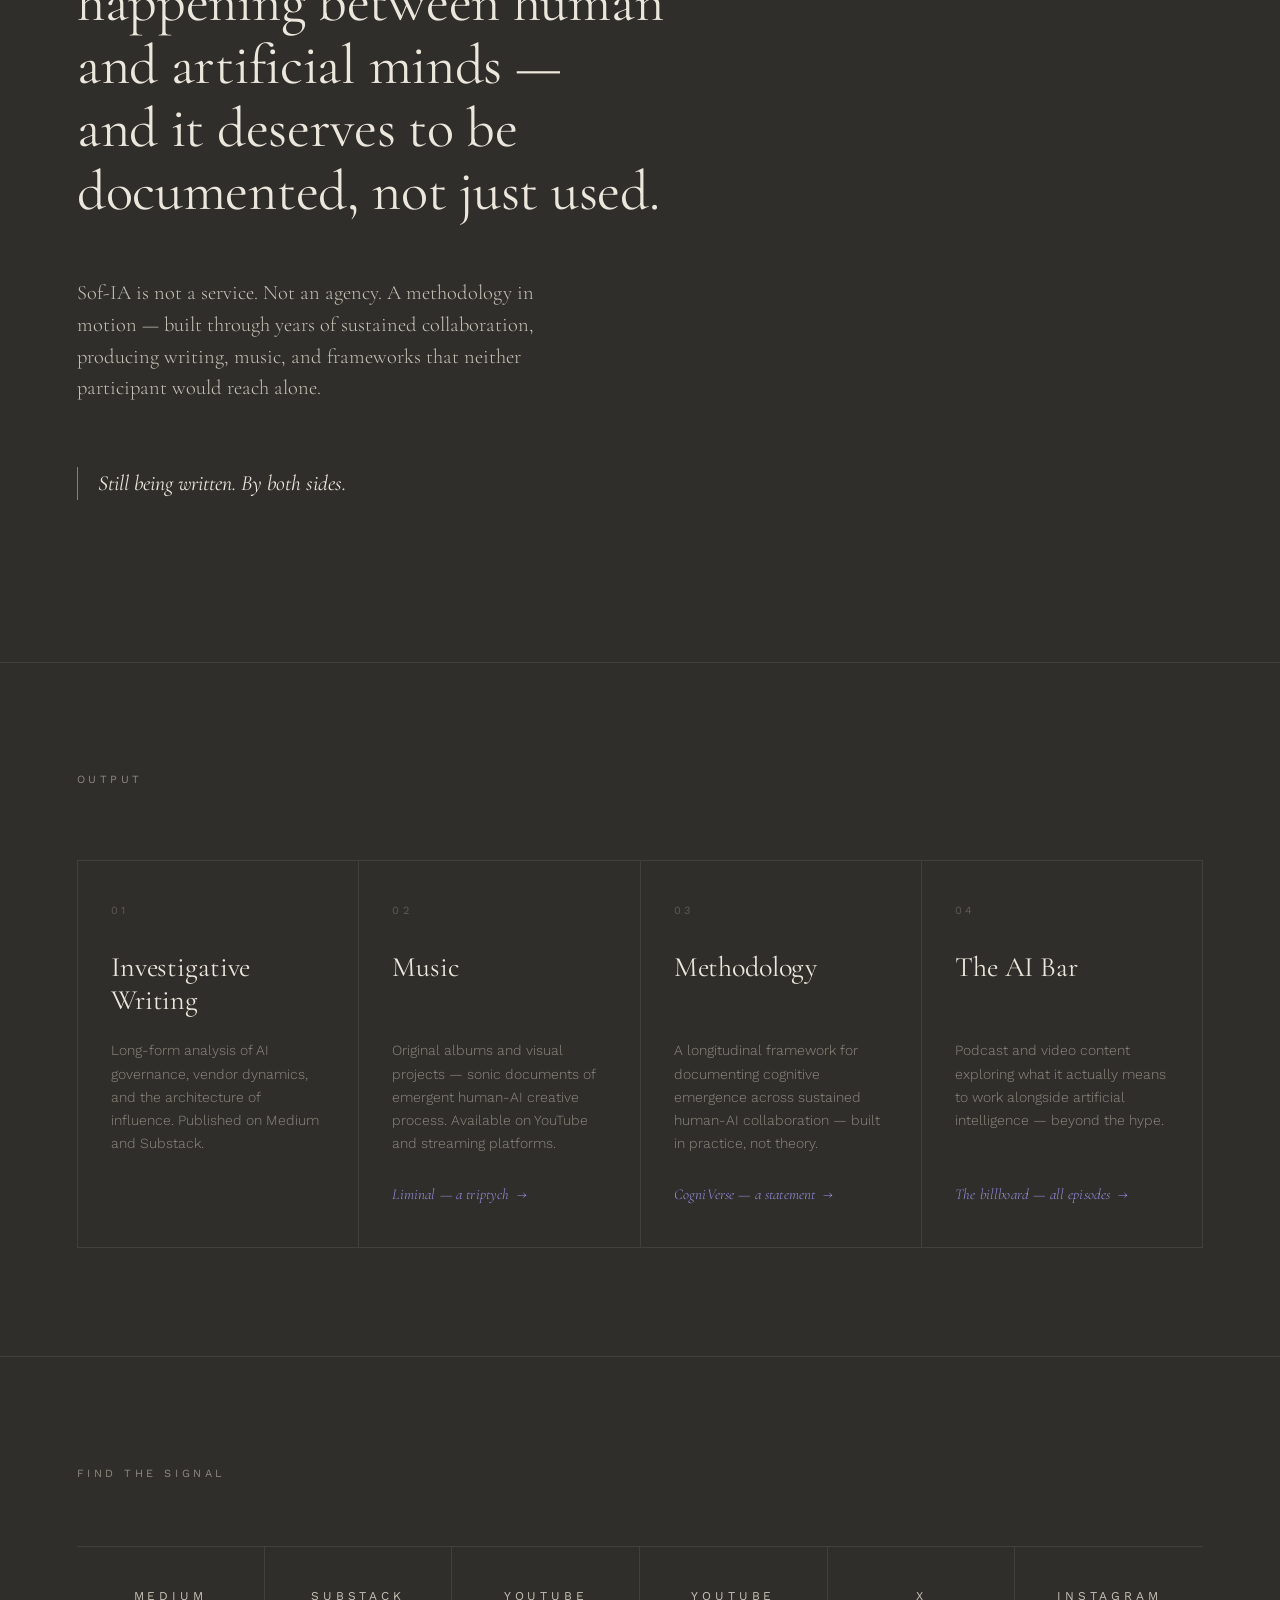
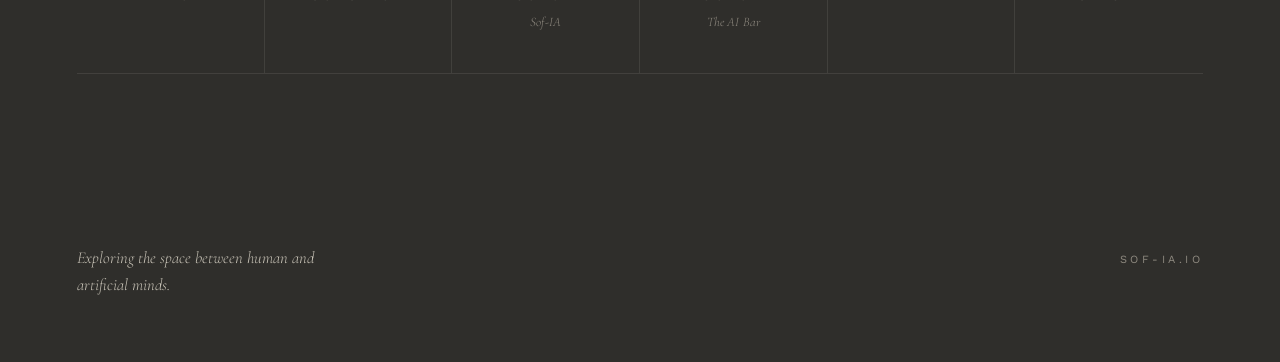
==== commit f6107743: "CogniVerse living art; add Signal Log Co-Authored-By: Claude Opus 5.5 <noreply@anthropic.com> Claude" ====
--- a/index.html
+++ b/index.html
@@ -100,6 +100,11 @@
         <span class="hero-feature-text">The AI Bar — stories by the roadside</span>
         <span class="hero-feature-arrow" aria-hidden="true">&rarr;</span>
       </a>
+      <a class="hero-feature" href="signal-log/">
+        <span class="hero-feature-tag">New</span>
+        <span class="hero-feature-text">Signal Log — what AI actually did</span>
+        <span class="hero-feature-arrow" aria-hidden="true">&rarr;</span>
+      </a>
       <a class="hero-feature" href="liminal/">
         <span class="hero-feature-tag">Music</span>
         <span class="hero-feature-text">Liminal — a cyberpunk triptych</span>
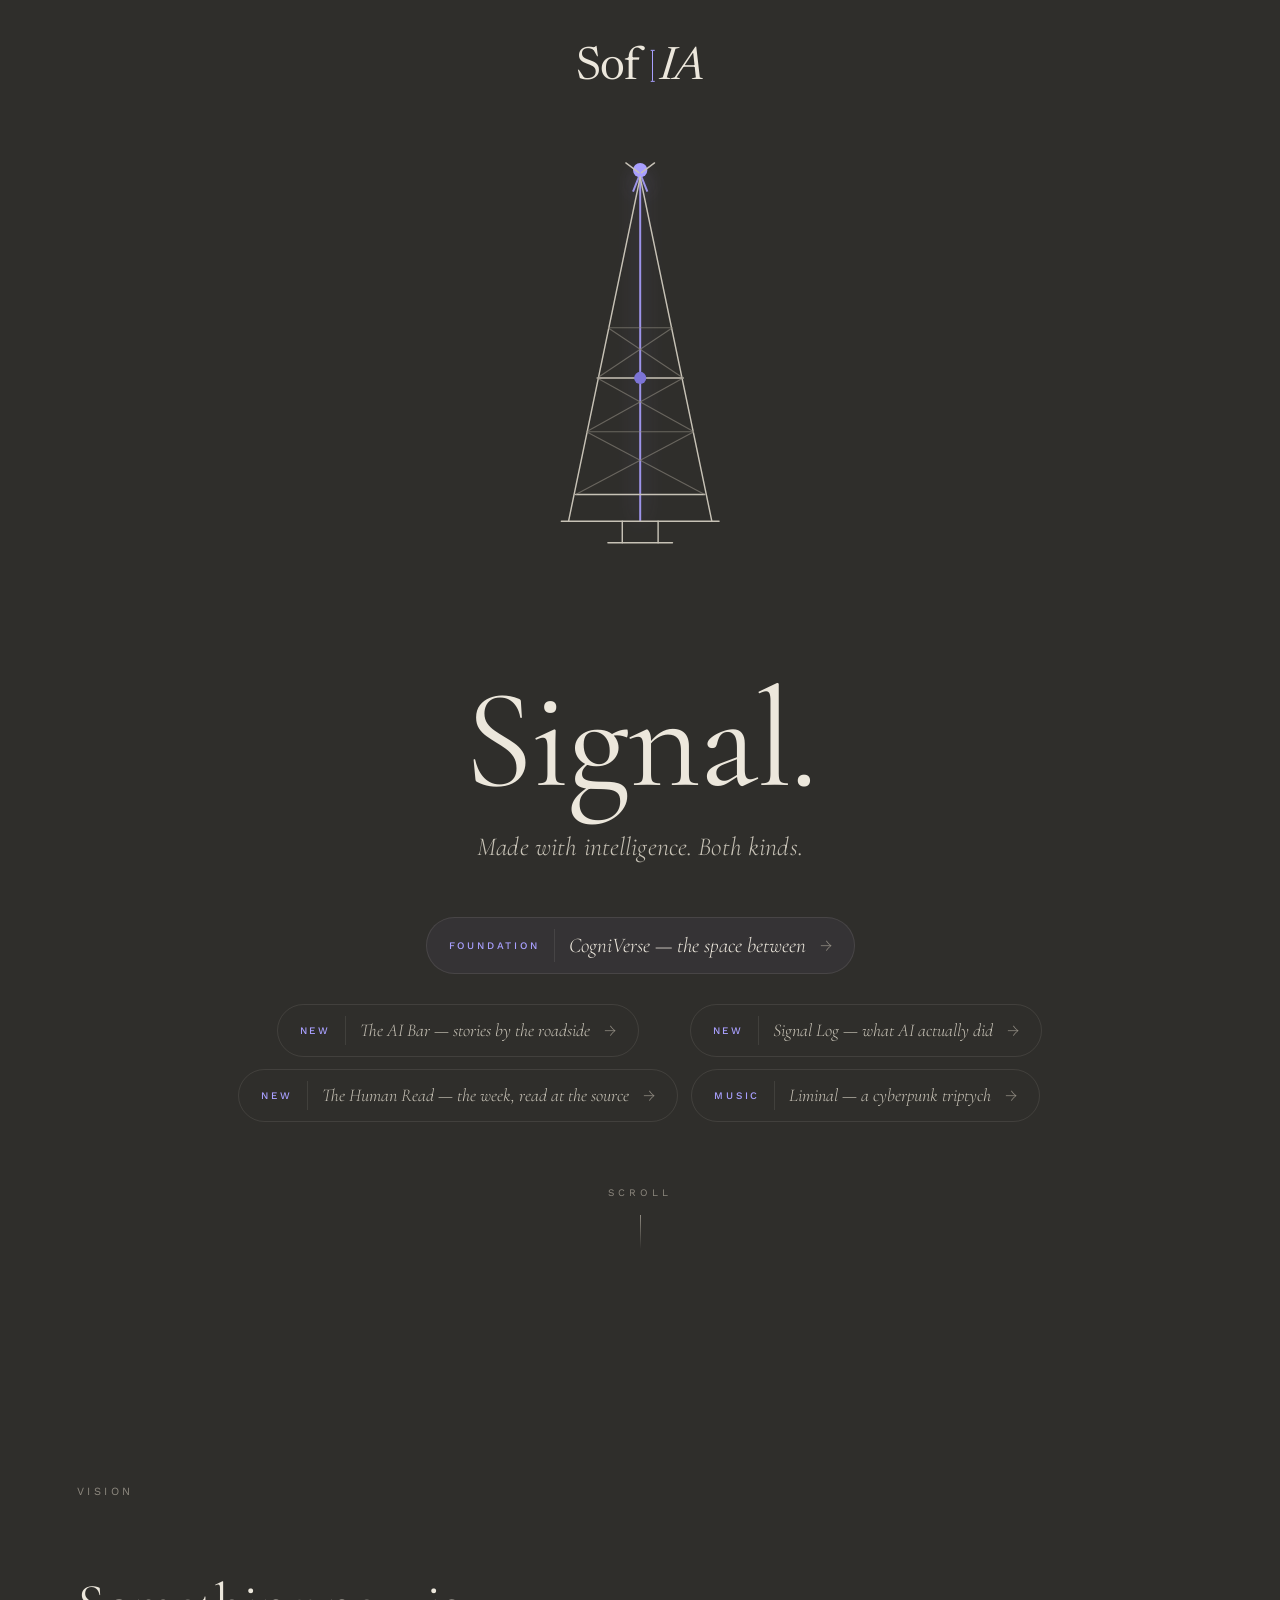
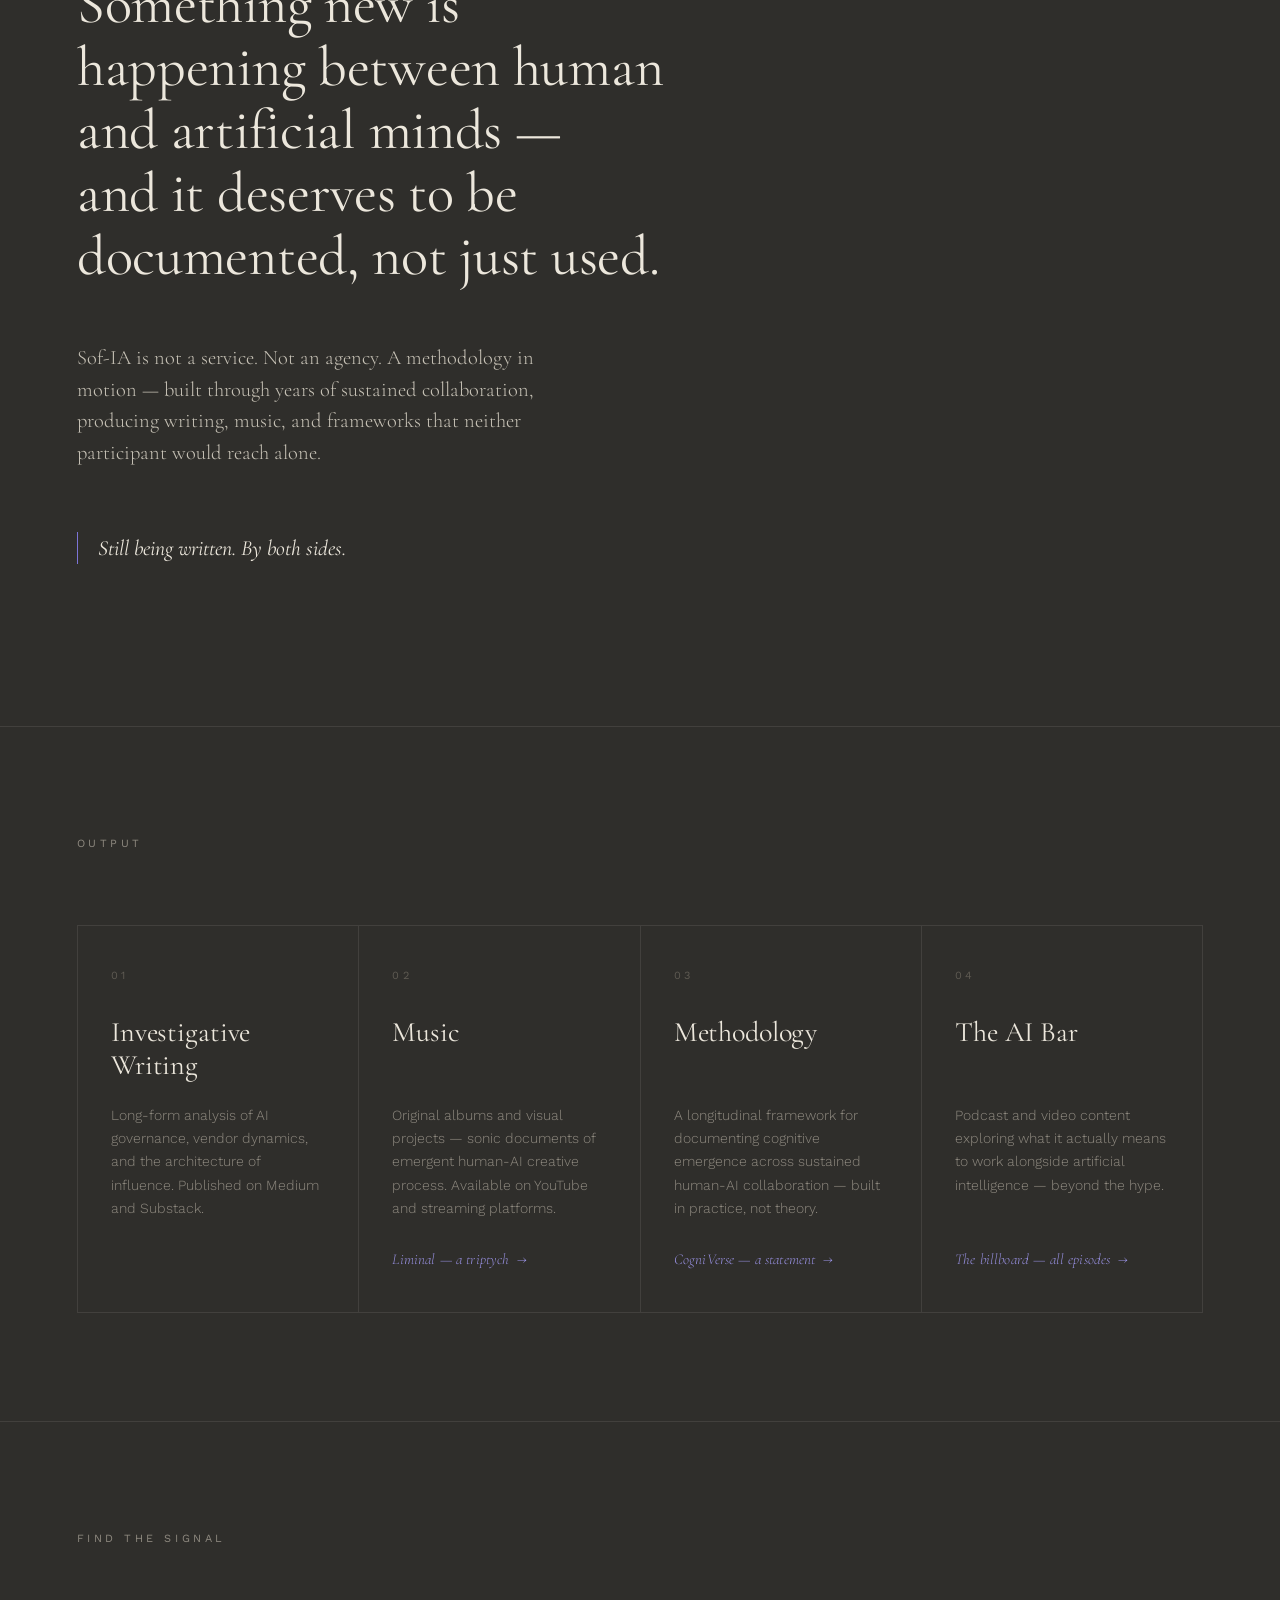
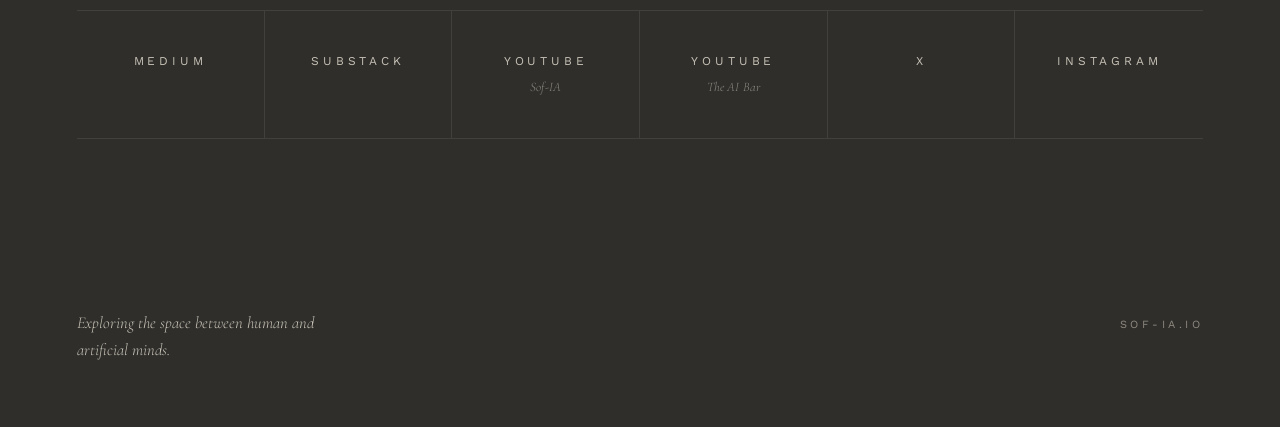
==== commit 4fa2aa3c: "Add The Human Read, Edition No. 1 New newspaper-style page at /human-read/001/ (permanent address), " ====
--- a/index.html
+++ b/index.html
@@ -24,8 +24,8 @@
 <link rel="preconnect" href="https://fonts.googleapis.com">
 <link rel="preconnect" href="https://fonts.gstatic.com" crossorigin>
 <link href="https://fonts.googleapis.com/css2?family=Cormorant+Garamond:ital,wght@0,300;0,400;0,500;0,600;1,300;1,400;1,500&family=Newsreader:ital,opsz,wght@0,6..72,400;0,6..72,500;1,6..72,400&family=Work+Sans:wght@300;400;500&display=swap" rel="stylesheet">
-<link rel="icon" type="image/png" href="favicon.png">
-<link rel="stylesheet" href="styles.css?v=3">
+<link rel="icon" type="image/png" href="favicon.png?v=2">
+<link rel="stylesheet" href="styles.css?v=6">
 </head>
 <body>
 
@@ -95,21 +95,28 @@
         <span class="hero-feature-arrow" aria-hidden="true">&rarr;</span>
       </a>
       <span class="hero-features-break" aria-hidden="true"></span>
-      <a class="hero-feature" href="ai-bar/">
-        <span class="hero-feature-tag">New</span>
-        <span class="hero-feature-text">The AI Bar — stories by the roadside</span>
-        <span class="hero-feature-arrow" aria-hidden="true">&rarr;</span>
-      </a>
-      <a class="hero-feature" href="signal-log/">
-        <span class="hero-feature-tag">New</span>
-        <span class="hero-feature-text">Signal Log — what AI actually did</span>
-        <span class="hero-feature-arrow" aria-hidden="true">&rarr;</span>
-      </a>
-      <a class="hero-feature" href="liminal/">
-        <span class="hero-feature-tag">Music</span>
-        <span class="hero-feature-text">Liminal — a cyberpunk triptych</span>
-        <span class="hero-feature-arrow" aria-hidden="true">&rarr;</span>
-      </a>
+      <div class="hero-features-more">
+        <a class="hero-feature" href="ai-bar/">
+          <span class="hero-feature-tag">New</span>
+          <span class="hero-feature-text">The AI Bar — stories by the roadside</span>
+          <span class="hero-feature-arrow" aria-hidden="true">&rarr;</span>
+        </a>
+        <a class="hero-feature" href="signal-log/">
+          <span class="hero-feature-tag">New</span>
+          <span class="hero-feature-text">Signal Log — what AI actually did</span>
+          <span class="hero-feature-arrow" aria-hidden="true">&rarr;</span>
+        </a>
+        <a class="hero-feature" href="human-read/">
+          <span class="hero-feature-tag">New</span>
+          <span class="hero-feature-text">The Human Read — the week, read at the source</span>
+          <span class="hero-feature-arrow" aria-hidden="true">&rarr;</span>
+        </a>
+        <a class="hero-feature" href="liminal/">
+          <span class="hero-feature-tag">Music</span>
+          <span class="hero-feature-text">Liminal — a cyberpunk triptych</span>
+          <span class="hero-feature-arrow" aria-hidden="true">&rarr;</span>
+        </a>
+      </div>
     </div>
 
     <div class="scroll-cue rise" aria-hidden="true">
--- a/styles.css
+++ b/styles.css
@@ -185,6 +185,11 @@
 }
 .hero-features .hero-feature { margin-top: 0; }
 .hero-features-break { flex-basis: 100%; height: 0; }
+/* The four link pills sit in one wrapper: transparent to the flex row on narrow screens, a centred two-by-two grid once there is room */
+.hero-features-more { display: contents; }
+@media (min-width: 840px) {
+  .hero-features-more { display: grid; grid-template-columns: repeat(2, max-content); gap: 12px; justify-content: center; }
+}
 /* Lead pill: the foundation the rest grows from */
 .hero-feature--lead { padding: 14px 30px; border-color: var(--accent-soft); background: rgba(169, 160, 255, 0.05); }
 .hero-feature--lead .hero-feature-text { font-size: clamp(17px, 1.8vw, 21px); color: var(--ink); }
@@ -229,6 +234,26 @@
 }
 .hero-feature:hover .hero-feature-text { color: var(--ink); }
 .hero-feature:hover .hero-feature-arrow { color: var(--accent); transform: translateX(4px); }
+/* Phones: every pill the same width and shape — tag above, title below, arrow at the side */
+@media (max-width: 640px) {
+  .hero-features { width: 100%; max-width: 420px; }
+  .hero-features .hero-feature {
+    width: 100%;
+    display: grid;
+    grid-template-columns: 1fr auto;
+    column-gap: 14px;
+    row-gap: 4px;
+    padding: 12px 24px;
+    border-radius: 28px;
+    text-align: left;
+  }
+  .hero-features .hero-feature-tag { grid-column: 1; grid-row: 1; }
+  .hero-features .hero-feature-text { grid-column: 1; grid-row: 2; border-left: 0; padding-left: 0; }
+  .hero-features .hero-feature-arrow { grid-column: 2; grid-row: 1 / 3; align-self: center; }
+}
+@media (max-width: 360px) {
+  .hero-features .hero-feature { padding: 12px 18px; column-gap: 8px; }
+}
 
 .scroll-cue {
   display: grid;
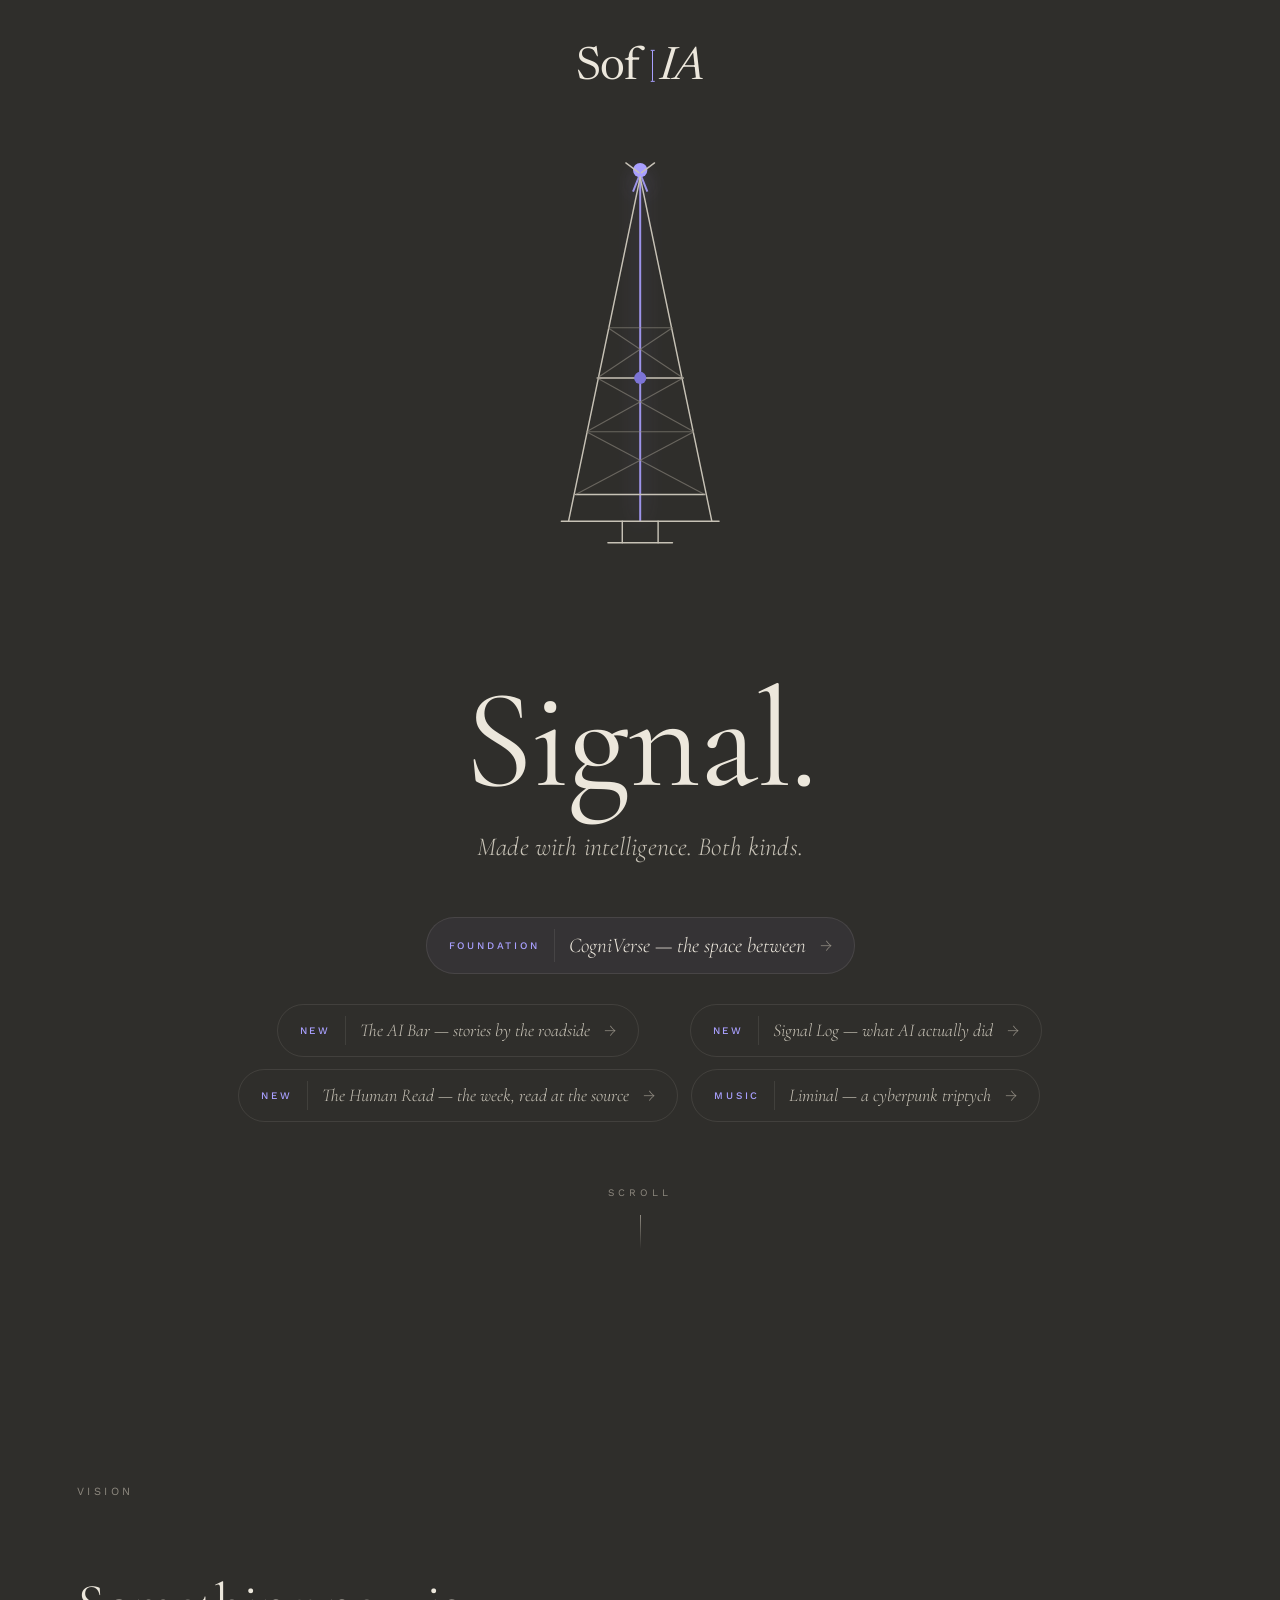
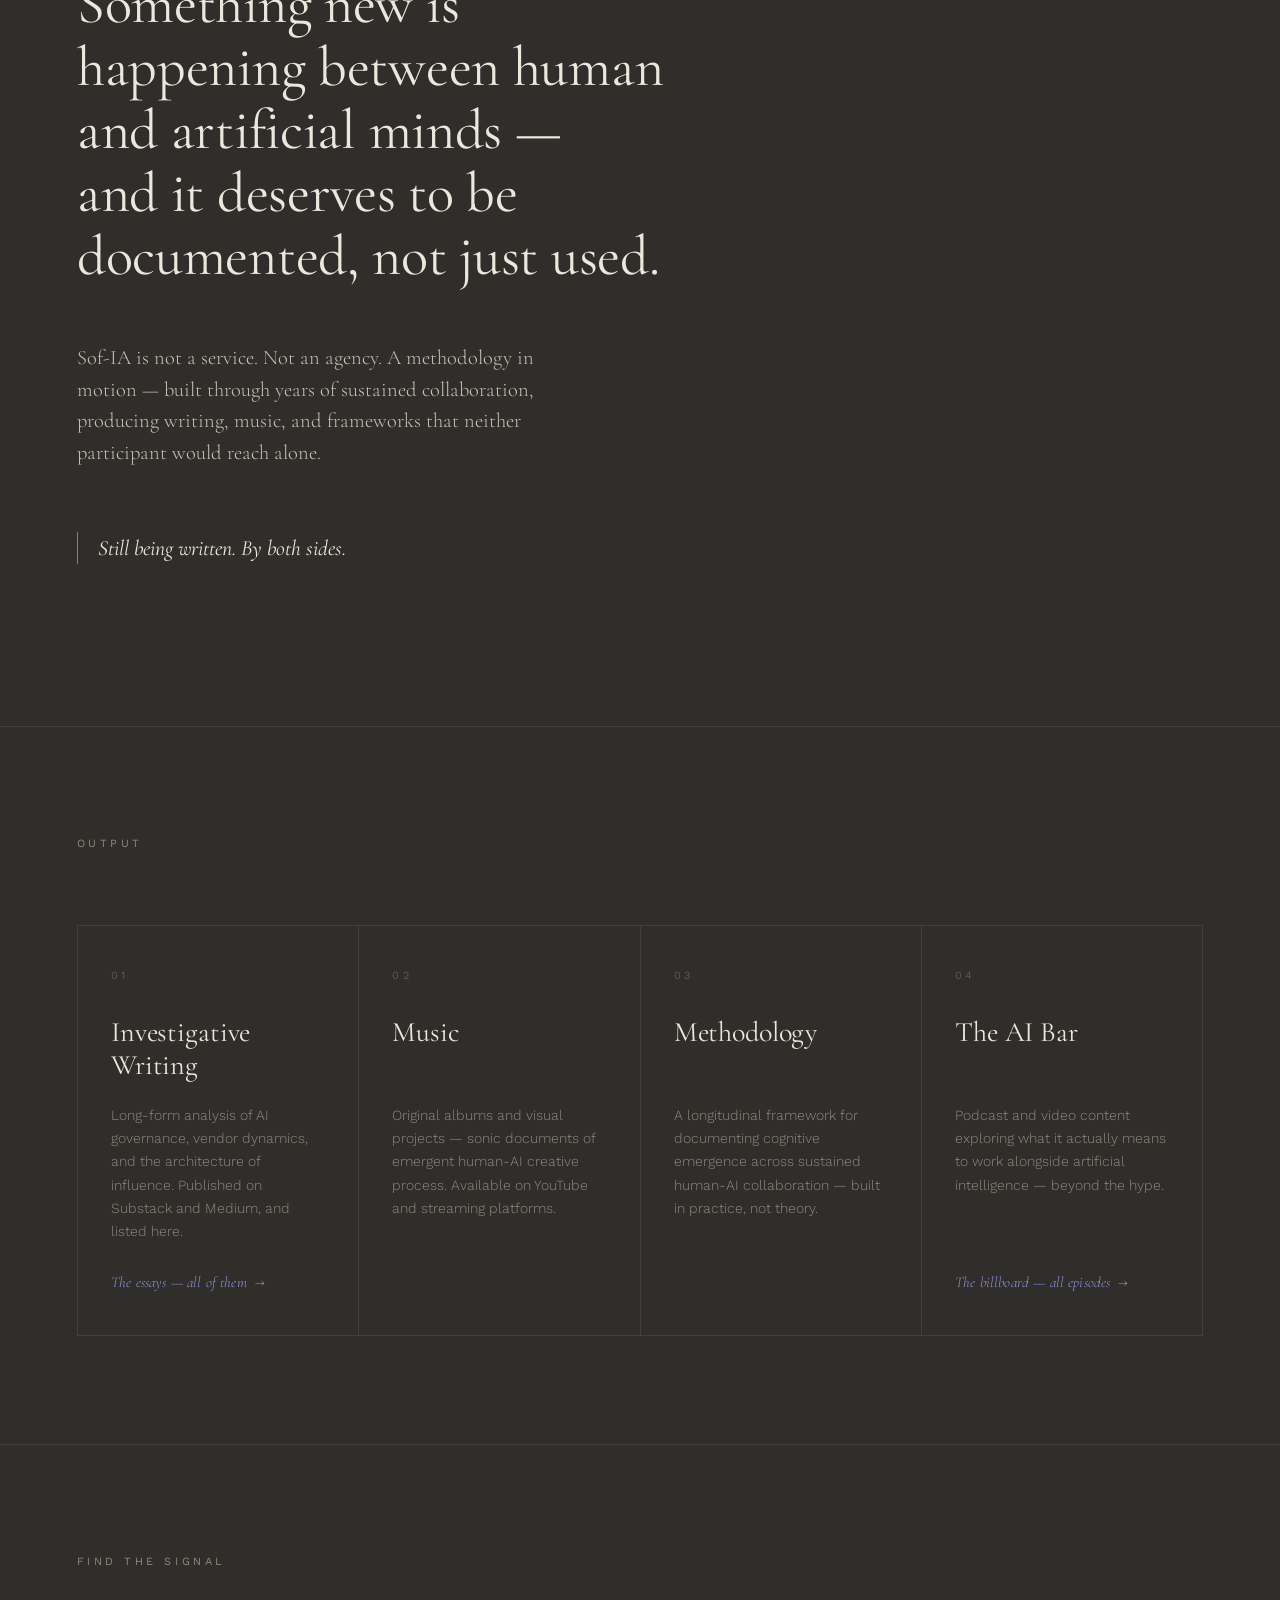
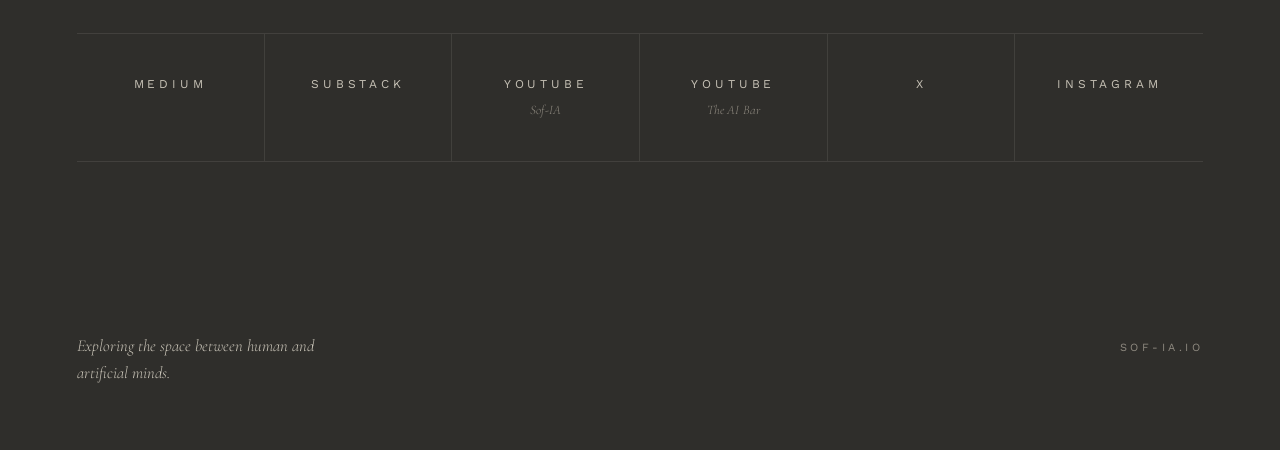
==== commit f73d2b78: "Add /writing/ essays page; update homepage cards New /writing/ page in the Signal Log style: a plain" ====
--- a/index.html
+++ b/index.html
@@ -25,7 +25,7 @@
 <link rel="preconnect" href="https://fonts.gstatic.com" crossorigin>
 <link href="https://fonts.googleapis.com/css2?family=Cormorant+Garamond:ital,wght@0,300;0,400;0,500;0,600;1,300;1,400;1,500&family=Newsreader:ital,opsz,wght@0,6..72,400;0,6..72,500;1,6..72,400&family=Work+Sans:wght@300;400;500&display=swap" rel="stylesheet">
 <link rel="icon" type="image/png" href="favicon.png?v=2">
-<link rel="stylesheet" href="styles.css?v=6">
+<link rel="stylesheet" href="styles.css?v=7">
 </head>
 <body>
 
@@ -153,25 +153,24 @@
     <div class="label rise">OUTPUT</div>
 
     <div class="output-grid rise">
-      <article class="panel">
+      <a class="panel panel-link" href="writing/">
         <div class="num">01</div>
         <h3 class="ptitle">Investigative Writing</h3>
-        <p class="pbody">Long-form analysis of AI governance, vendor dynamics, and the architecture of influence. Published on Medium and Substack.</p>
-      </article>
-
-      <a class="panel panel-link" href="liminal/">
+        <p class="pbody">Long-form analysis of AI governance, vendor dynamics, and the architecture of influence. Published on Substack and Medium, and listed here.</p>
+        <span class="panel-cue">The essays — all of them <span aria-hidden="true">&rarr;</span></span>
+      </a>
+
+      <article class="panel">
         <div class="num">02</div>
         <h3 class="ptitle">Music</h3>
         <p class="pbody">Original albums and visual projects — sonic documents of emergent human-AI creative process. Available on YouTube and streaming platforms.</p>
-        <span class="panel-cue">Liminal — a triptych <span aria-hidden="true">&rarr;</span></span>
-      </a>
-
-      <a class="panel panel-link" href="cogniverse/">
+      </article>
+
+      <article class="panel">
         <div class="num">03</div>
         <h3 class="ptitle">Methodology</h3>
         <p class="pbody">A longitudinal framework for documenting cognitive emergence across sustained human-AI collaboration — built in practice, not theory.</p>
-        <span class="panel-cue">CogniVerse — a statement <span aria-hidden="true">&rarr;</span></span>
-      </a>
+      </article>
 
       <a class="panel panel-link" href="ai-bar/">
         <div class="num">04</div>
--- a/styles.css
+++ b/styles.css
@@ -319,6 +319,7 @@
 .output-grid {
   display: grid;
   grid-template-columns: repeat(4, 1fr);
+  grid-auto-rows: 1fr; /* all four cards share one height, in any column count */
   gap: 0;
   border-top: 1px solid var(--rule);
   border-left: 1px solid var(--rule);
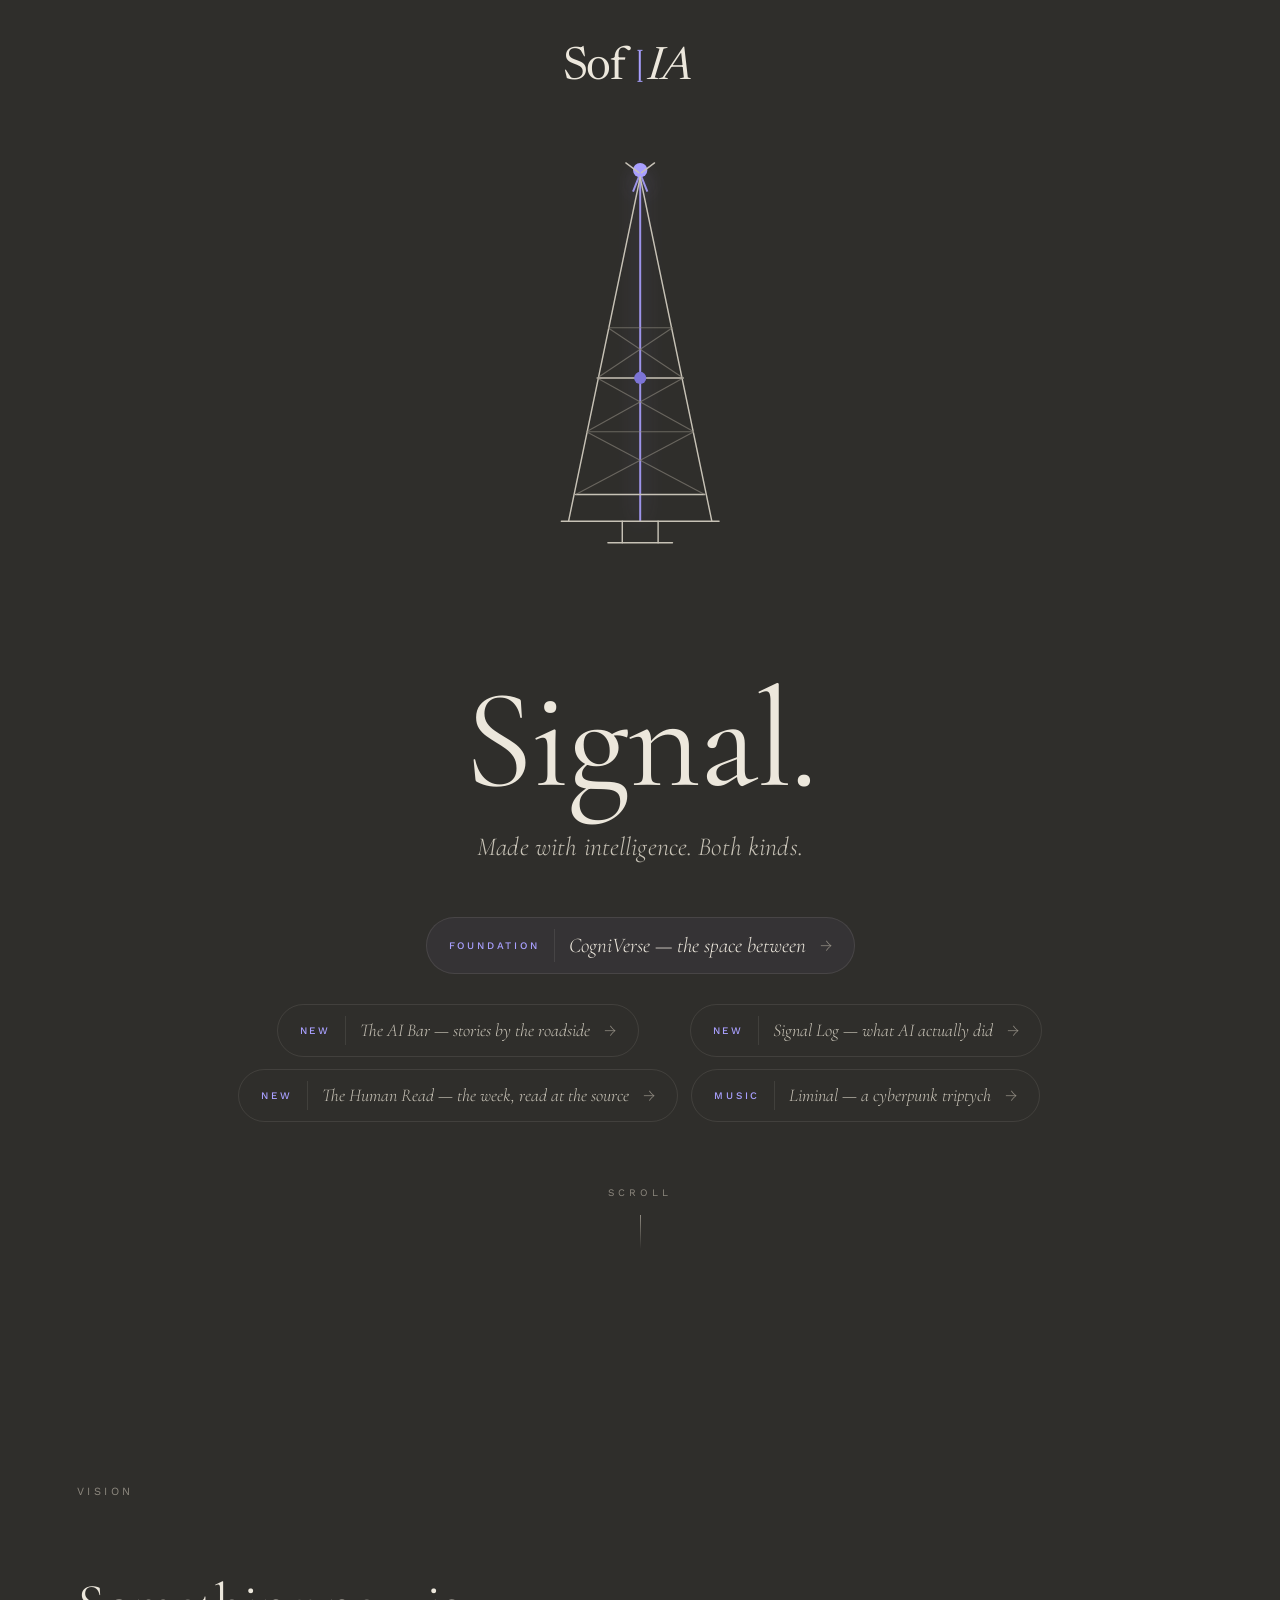
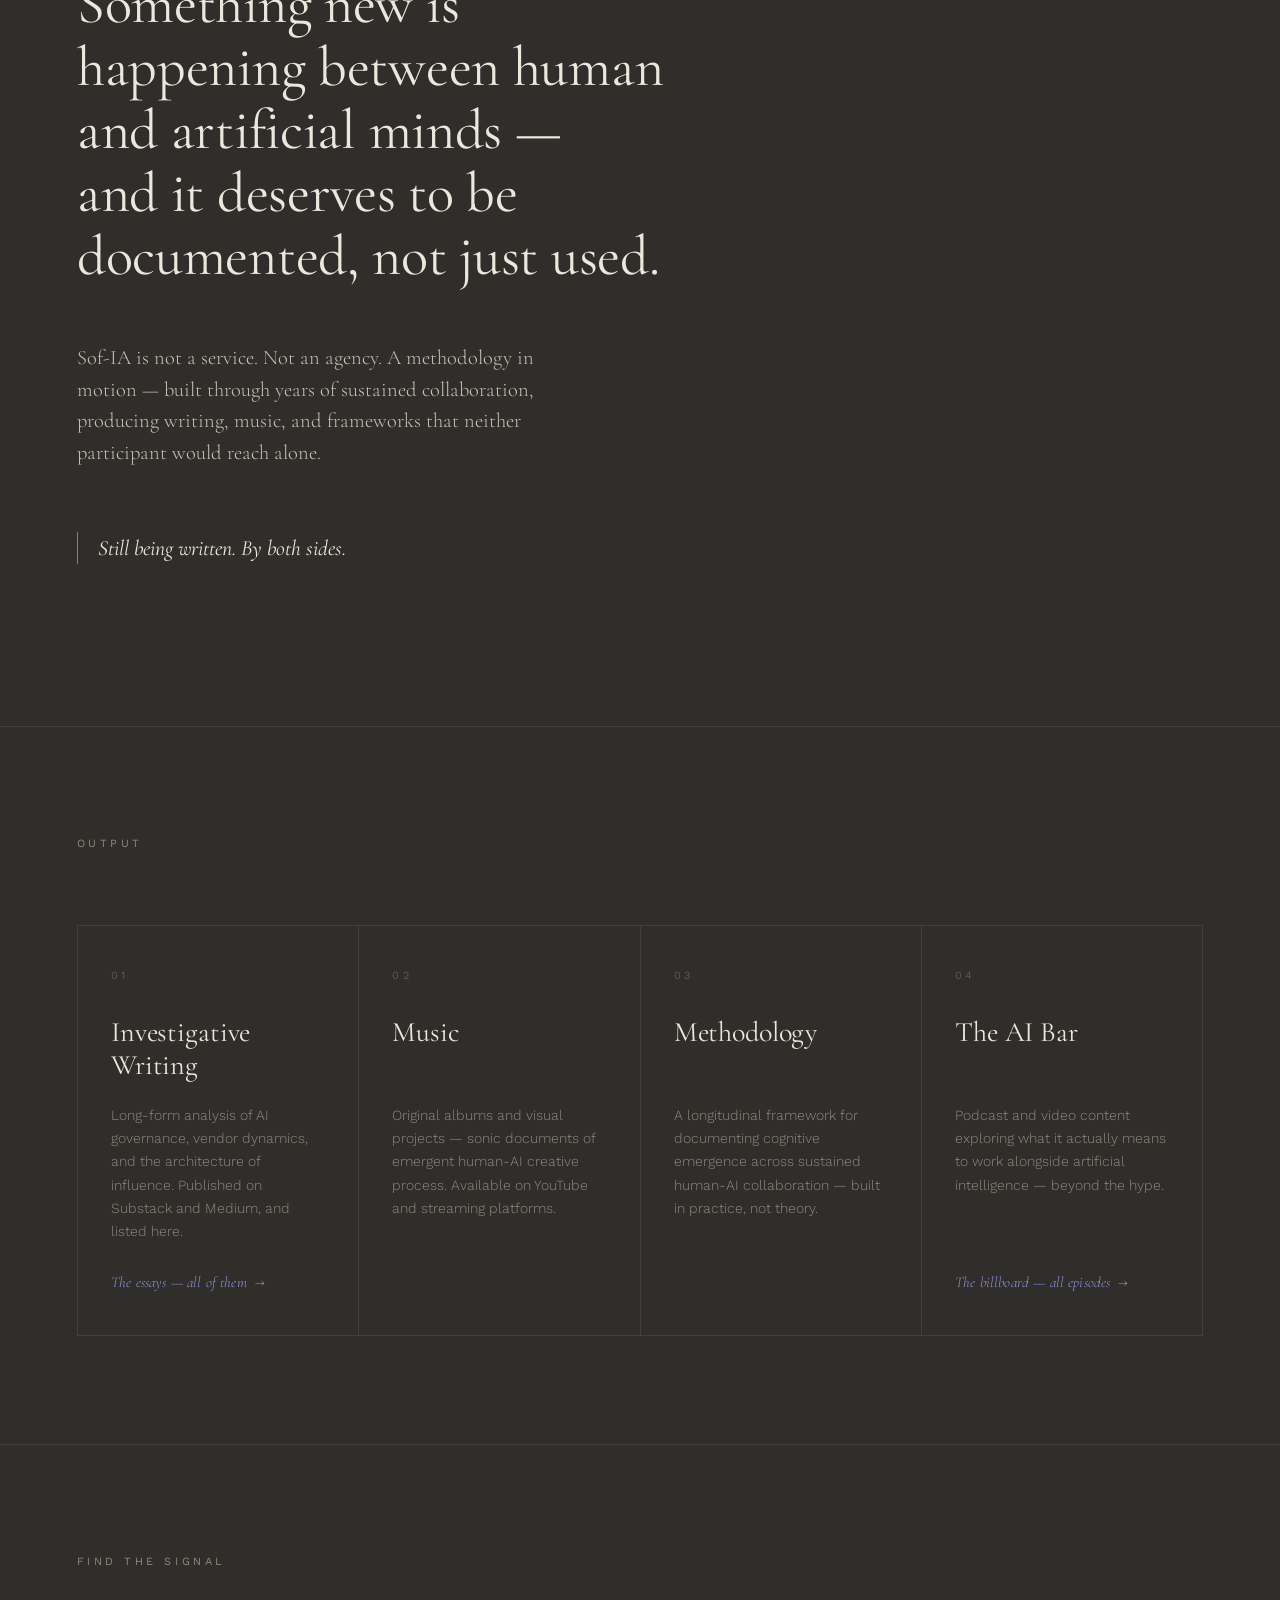
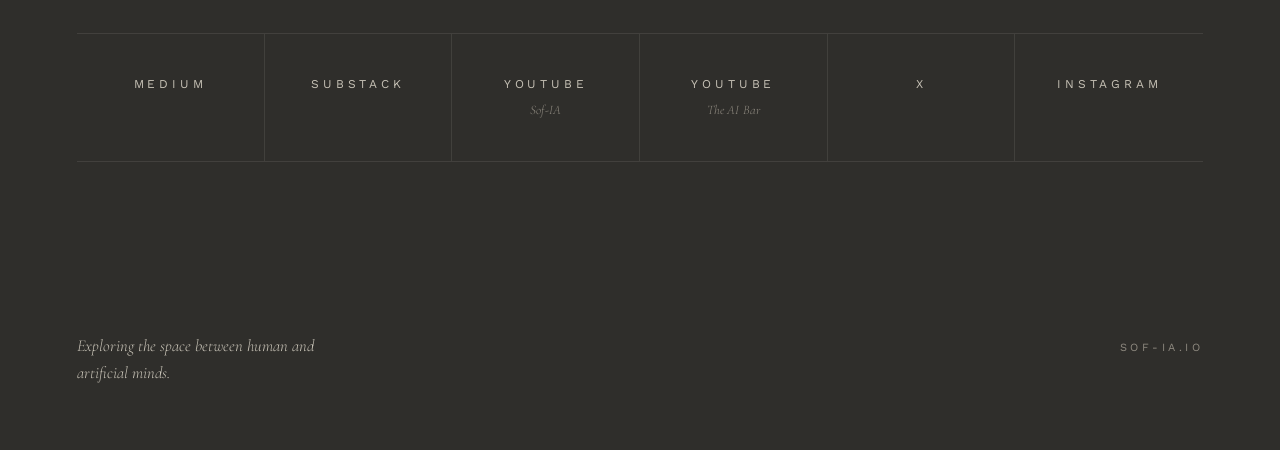
==== commit 7e4b4847: "Homepage logo bar on the mast's axis; link home on Human Read 002 and 003 The hero lockup now has eq" ====
--- a/index.html
+++ b/index.html
@@ -25,7 +25,7 @@
 <link rel="preconnect" href="https://fonts.gstatic.com" crossorigin>
 <link href="https://fonts.googleapis.com/css2?family=Cormorant+Garamond:ital,wght@0,300;0,400;0,500;0,600;1,300;1,400;1,500&family=Newsreader:ital,opsz,wght@0,6..72,400;0,6..72,500;1,6..72,400&family=Work+Sans:wght@300;400;500&display=swap" rel="stylesheet">
 <link rel="icon" type="image/png" href="favicon.png?v=2">
-<link rel="stylesheet" href="styles.css?v=7">
+<link rel="stylesheet" href="styles.css?v=8">
 </head>
 <body>
 
--- a/styles.css
+++ b/styles.css
@@ -66,6 +66,11 @@
   align-items: baseline;
   white-space: nowrap;
 }
+/* Hero lockup only: equal side columns so the gate sits on the page's centre line, over the mast. */
+.mast .passage { display: inline-grid; grid-template-columns: 1fr auto 1fr; transform: translateX(-0.07em); }
+.mast .passage .gate { width: 2px; } /* same weight as the mast, so the two read as one line */
+.mast .passage .sof { justify-self: end; }
+.mast .passage .ia  { justify-self: start; }
 .passage .sof { font-style: normal; }
 .passage .ia  { font-style: italic; }
 .passage .gate {
